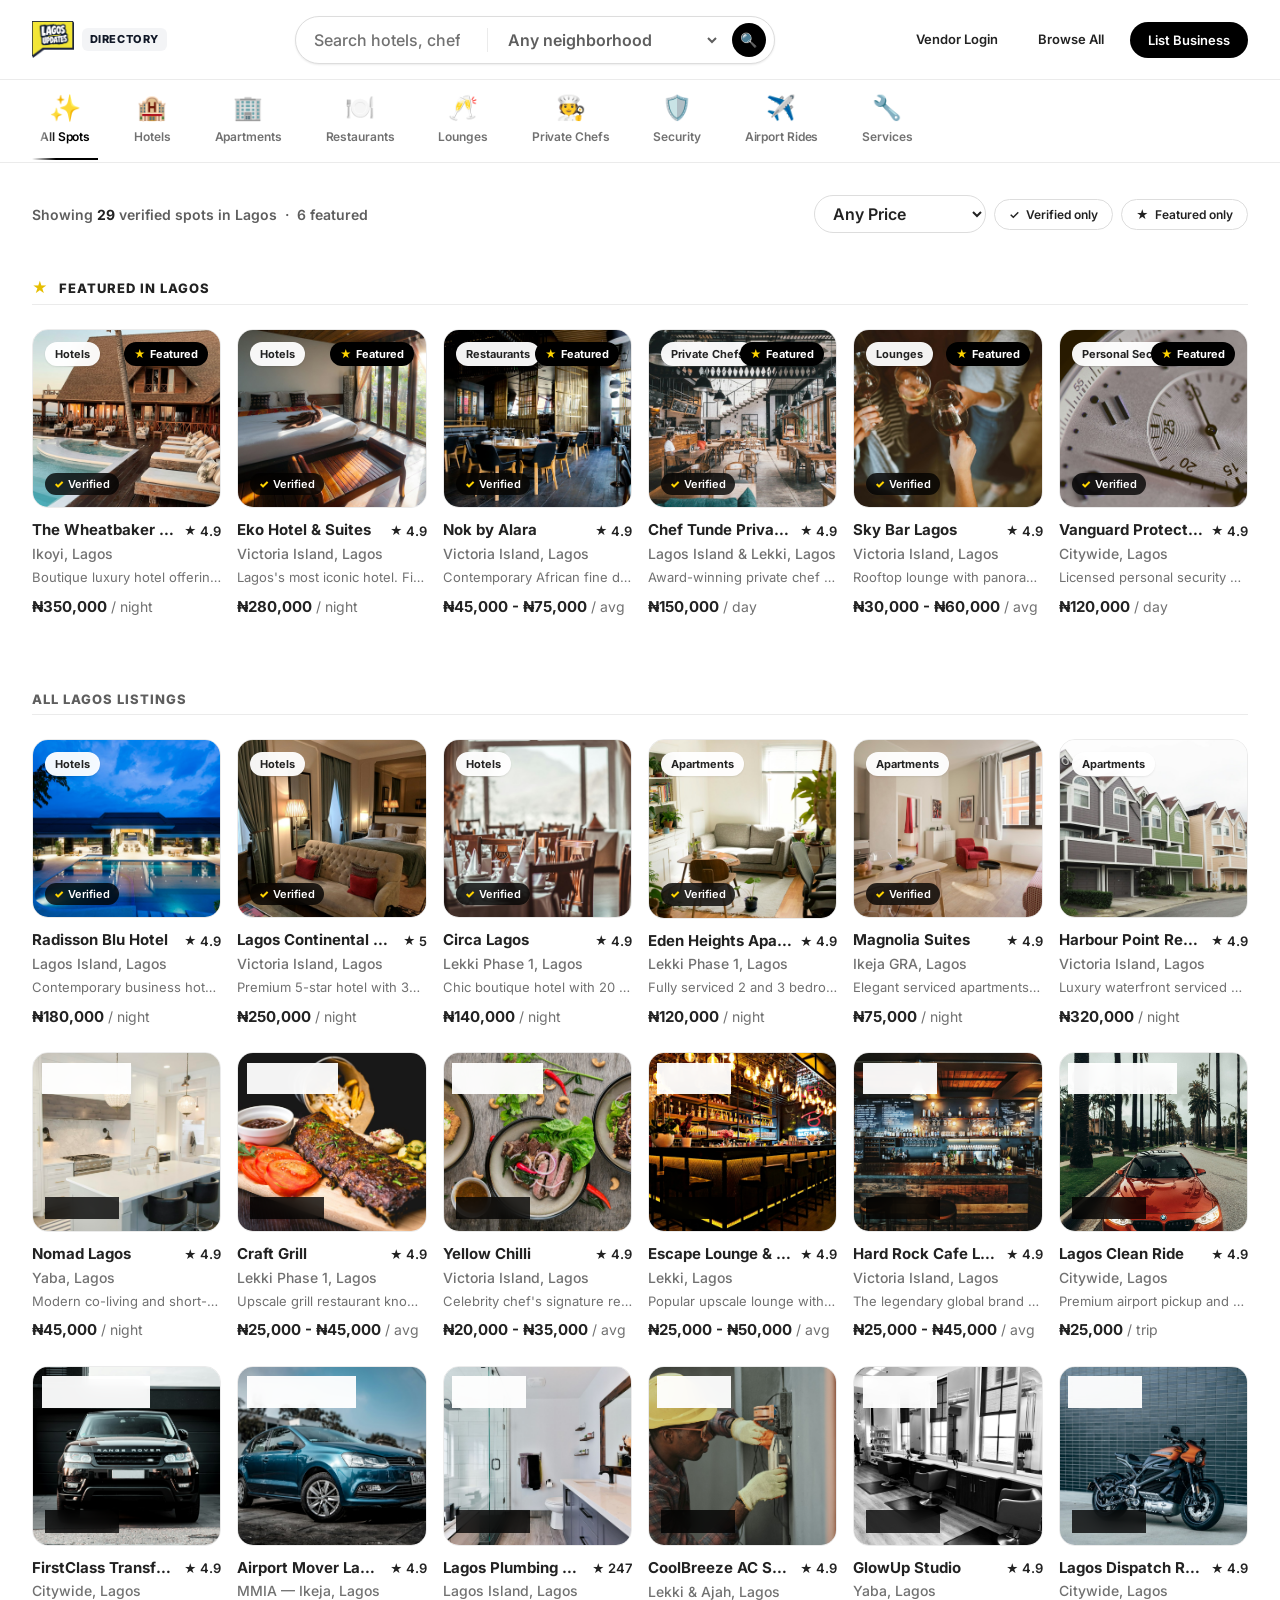
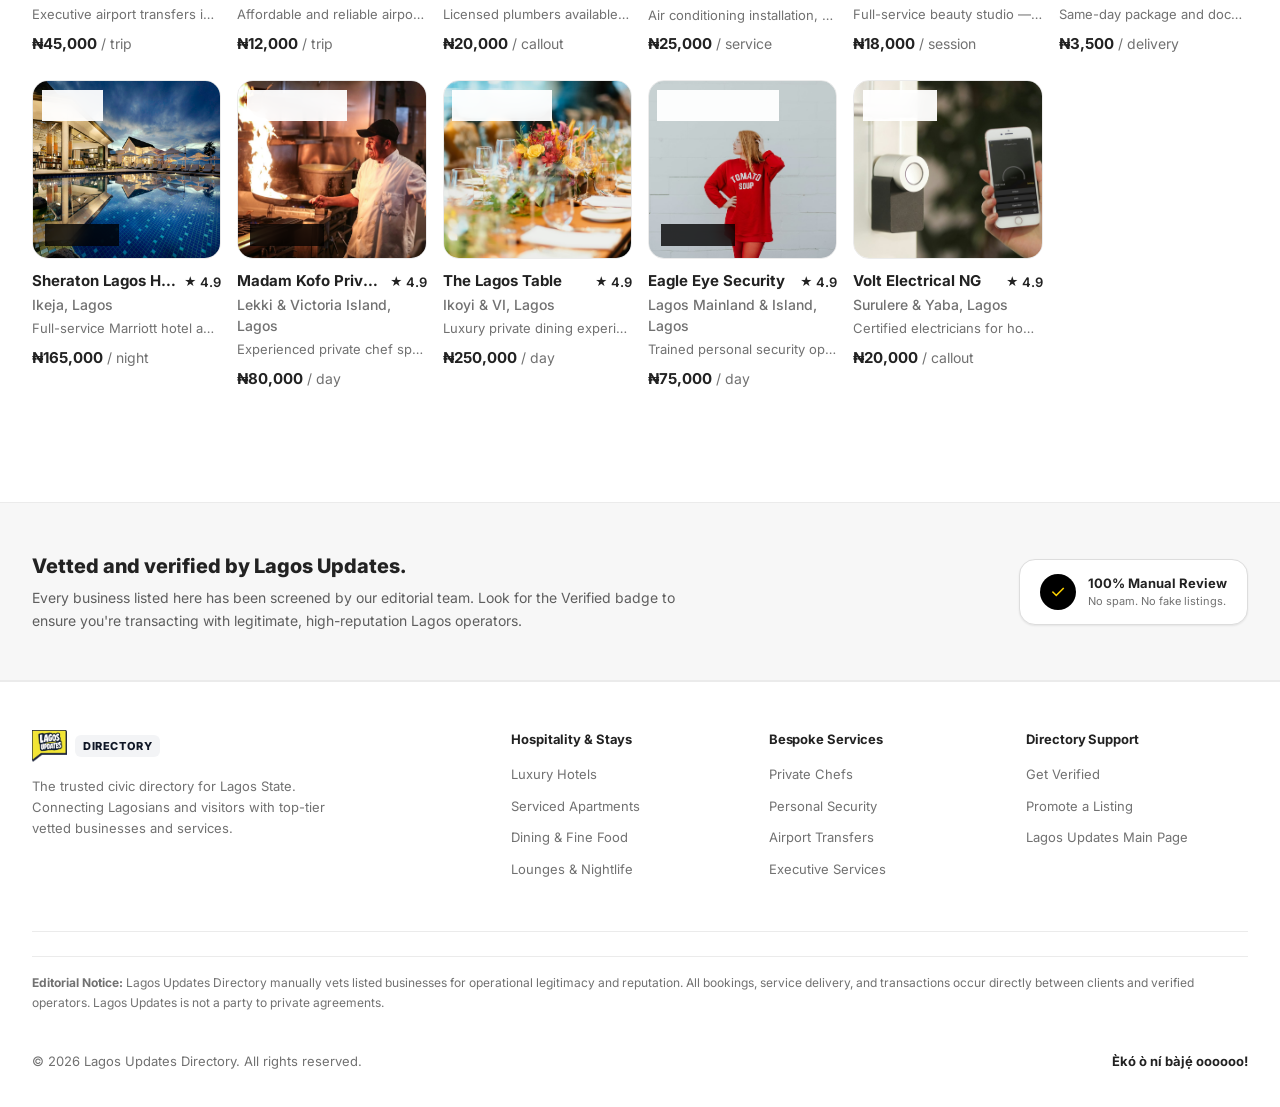
==== index.html @ e7fb8ae5 "Remove '(Luxury)' label from 300k price filter option" ====
<!DOCTYPE html>
<html lang="en-NG">
<head>
  <meta charset="UTF-8">
  <meta name="viewport" content="width=device-width, initial-scale=1.0">
  <title>Lagos Updates Directory — Find Verified Hotels, Services & Stays in Lagos</title>
  <meta name="description" content="Browse verified hotels, serviced apartments, restaurants, private chefs, personal security and airport pickups across Lagos State. Curated by Lagos Updates.">
  <meta name="theme-color" content="#FFFFFF">
  <link rel="canonical" href="https://directory.lagosupdates.com">
  <meta property="og:title" content="Lagos Updates Directory">
  <meta property="og:description" content="Verified hotels, apartments, chefs, security and services in Lagos State.">
  <meta property="og:type" content="website">
  <link rel="stylesheet" href="css/styles.css">
  <style>
    /* Mobile-first enhancements to guarantee iOS zoom prevention and touch targets */
    input, select, textarea {
      font-size: 16px !important; /* Prevents iOS Safari auto-zoom on focus */
    }
    @media (max-width: 768px) {
      .nav-inner {
        padding: 10px 14px;
        gap: 10px;
        flex-wrap: wrap;
      }
      .nav-search-capsule {
        order: 3;
        width: 100%;
        margin: 6px 0 0;
      }
      .nav-right {
        gap: 8px;
        align-items: center;
      }
      .nav-action-link {
        font-size: 13px;
        padding: 6px 10px;
        min-height: 40px;
        display: inline-flex;
        align-items: center;
      }
      .nav-cta-btn {
        padding: 8px 14px;
        font-size: 13px;
        min-height: 40px;
        display: inline-flex;
        align-items: center;
        justify-content: center;
        white-space: nowrap;
      }
      .cta-full { display: none; }
      .cta-compact { display: inline; }
      .feed-filters-quick {
        gap: 8px;
        overflow-x: auto;
        -webkit-overflow-scrolling: touch;
        padding-bottom: 4px;
        scrollbar-width: none;
      }
      .feed-filters-quick::-webkit-scrollbar {
        display: none;
      }
      .filter-chip {
        white-space: nowrap;
        min-height: 40px;
        padding: 8px 14px;
        font-size: 14px;
      }
    }
    @media (min-width: 769px) {
      .cta-compact { display: none; }
    }
  </style>
</head>
<body data-page="home">

  <!-- AIRBNB-STYLE NAVIGATION HEADER -->
  <nav class="nav">
    <div class="container nav-inner">
      
      <!-- LOGO -->
      <a href="index.html" class="nav-logo" aria-label="Lagos Updates Directory Home">
        <img src="/img/logo.png" alt="Lagos Updates" class="nav-logo-img">
        <span class="nav-brand-badge">Directory</span>
      </a>

      <!-- AIRBNB FLOATING SEARCH CAPSULE -->
      <div class="nav-search-capsule" role="search">
        <div class="capsule-input-wrap">
          <input 
            type="search" 
            id="home-search-input" 
            class="capsule-input" 
            placeholder="Search hotels, chefs, neighborhoods (e.g. Festac, Ikoyi)…" 
            autocomplete="off"
            aria-label="Search listings by keyword or name"
            style="font-size: 16px;"
          >
        </div>
        <div class="capsule-divider"></div>
        <select id="home-area-select" class="capsule-select" aria-label="Filter listings by neighborhood" style="font-size: 16px;">
          <option value="all">Any neighborhood</option>
          <option value="Ikoyi">Ikoyi</option>
          <option value="Victoria Island">Victoria Island</option>
          <option value="Lekki Phase 1">Lekki Phase 1</option>
          <option value="Lekki">Lekki (Chevron / Agungi)</option>
          <option value="Ajah">Ajah / Sangotedo</option>
          <option value="Ikeja GRA">Ikeja GRA</option>
          <option value="Ikeja">Ikeja / Maryland</option>
          <option value="Magodo">Magodo / Shangisha</option>
          <option value="Gbagada">Gbagada</option>
          <option value="Surulere">Surulere</option>
          <option value="Yaba">Yaba</option>
          <option value="Epe">Epe / Ibeju Lekki</option>
        </select>
        <button class="capsule-search-btn" aria-label="Submit search">🔍</button>
      </div>

      <!-- RIGHT ACTIONS -->
      <div class="nav-right">
        <a href="vendor.html" class="nav-action-link nav-vendor-link" aria-label="Vendor Login">Vendor Login</a>
        <a href="directory.html" class="nav-action-link" aria-label="Browse All Listings">Browse All</a>
        <button type="button" class="nav-cta-btn" id="btn-open-list-modal" aria-label="List your business">
          <span class="cta-full">List Business</span>
          <span class="cta-compact">+ List</span>
        </button>
      </div>

    </div>
  </nav>

  <!-- STICKY AIRBNB CATEGORY ICON BAR -->
  <div class="category-strip" id="home-category-strip">
    <div class="container">
      <div class="category-scroll-wrap" role="tablist" aria-label="Categories">
        
        <div class="cat-item active" data-category="all" role="tab" tabindex="0" aria-selected="true" aria-label="Category: All Spots">
          <span class="cat-icon" aria-hidden="true">✨</span>
          <span class="cat-label">All Spots</span>
        </div>

        <div class="cat-item" data-category="hotel" role="tab" tabindex="0" aria-selected="false" aria-label="Category: Hotels">
          <span class="cat-icon" aria-hidden="true">🏨</span>
          <span class="cat-label">Hotels</span>
        </div>

        <div class="cat-item" data-category="apartment" role="tab" tabindex="0" aria-selected="false" aria-label="Category: Serviced Apartments">
          <span class="cat-icon" aria-hidden="true">🏢</span>
          <span class="cat-label">Apartments</span>
        </div>

        <div class="cat-item" data-category="restaurant" role="tab" tabindex="0" aria-selected="false" aria-label="Category: Restaurants">
          <span class="cat-icon" aria-hidden="true">🍽️</span>
          <span class="cat-label">Restaurants</span>
        </div>

        <div class="cat-item" data-category="lounge" role="tab" tabindex="0" aria-selected="false" aria-label="Category: Lounges">
          <span class="cat-icon" aria-hidden="true">🥂</span>
          <span class="cat-label">Lounges</span>
        </div>

        <div class="cat-item" data-category="private-chef" role="tab" tabindex="0" aria-selected="false" aria-label="Category: Private Chefs">
          <span class="cat-icon" aria-hidden="true">🧑‍🍳</span>
          <span class="cat-label">Private Chefs</span>
        </div>

        <div class="cat-item" data-category="personal-security" role="tab" tabindex="0" aria-selected="false" aria-label="Category: Personal Security">
          <span class="cat-icon" aria-hidden="true">🛡️</span>
          <span class="cat-label">Security</span>
        </div>

        <div class="cat-item" data-category="airport-pickup" role="tab" tabindex="0" aria-selected="false" aria-label="Category: Airport Pickups">
          <span class="cat-icon" aria-hidden="true">✈️</span>
          <span class="cat-label">Airport Rides</span>
        </div>

        <div class="cat-item" data-category="service" role="tab" tabindex="0" aria-selected="false" aria-label="Category: Professional Services">
          <span class="cat-icon" aria-hidden="true">🔧</span>
          <span class="cat-label">Services</span>
        </div>

      </div>
    </div>
  </div>

  <!-- MAIN DIRECTORY CONTENT (ZERO FLUFF, IMMEDIATE IMMERSION) -->
  <main class="main-feed-section">
    <div class="container">

      <!-- FEED META & QUICK FILTERS -->
      <div class="feed-header-bar">
        <div class="feed-count" id="home-results-meta">
          Showing verified spots in Lagos…
        </div>
        <div class="feed-filters-quick" role="region" aria-label="Quick filters">
          <select id="filter-price-select" class="filter-chip" style="cursor: pointer; outline: none; font-size: 16px;" aria-label="Filter listings by price">
            <option value="all">Any Price</option>
            <option value="under-50k">Under ₦50,000</option>
            <option value="50k-150k">₦50k – ₦150k</option>
            <option value="150k-300k">₦150k – ₦300k</option>
            <option value="300k-plus">₦300k+</option>
          </select>
          <button type="button" class="filter-chip" id="chip-verified" role="checkbox" aria-checked="false" aria-label="Filter verified only">
            <span aria-hidden="true">✓</span> Verified only
          </button>
          <button type="button" class="filter-chip" id="chip-featured" role="checkbox" aria-checked="false" aria-label="Filter featured only">
            <span aria-hidden="true">★</span> Featured only
          </button>
          <button type="button" class="filter-chip" id="btn-reset-filters" aria-label="Reset all filters" style="display: none; color: #DC2626; border-color: #FCA5A5;">
            <span aria-hidden="true">✕</span> Reset
          </button>
        </div>
      </div>

      <!-- AIRBNB CARD GRID -->
      <div class="listings-grid" id="home-listings-grid" role="list"></div>

    </div>
  </main>

  <!-- VERIFICATION REASSURANCE BANNER -->
  <section class="reassurance-strip">
    <div class="container">
      <div class="reassurance-inner">
        <div class="reassurance-text">
          <h3>Vetted and verified by Lagos Updates.</h3>
          <p>Every business listed here has been screened by our editorial team. Look for the Verified badge to ensure you're transacting with legitimate, high-reputation Lagos operators.</p>
        </div>
        <div class="reassurance-badge">
          <div class="reassurance-badge-icon">✓</div>
          <div>
            <div class="reassurance-badge-label">100% Manual Review</div>
            <div class="reassurance-badge-sub">No spam. No fake listings.</div>
          </div>
        </div>
      </div>
    </div>
  </section>

  <!-- AIRBNB-STYLE FOOTER -->
  <footer class="footer">
    <div class="container">
      <div class="footer-grid">
        
        <div class="footer-col">
          <div class="nav-logo" style="margin-bottom: 8px;">
            <img src="/img/logo.png" alt="Lagos Updates" class="nav-logo-img" style="height:32px;">
            <span class="nav-brand-badge">Directory</span>
          </div>
          <p class="footer-tagline">The trusted civic directory for Lagos State. Connecting Lagosians and visitors with top-tier vetted businesses and services.</p>
        </div>

        <div class="footer-col">
          <h4>Hospitality & Stays</h4>
          <a href="directory.html?category=hotel">Luxury Hotels</a>
          <a href="directory.html?category=apartment">Serviced Apartments</a>
          <a href="directory.html?category=restaurant">Dining & Fine Food</a>
          <a href="directory.html?category=lounge">Lounges & Nightlife</a>
        </div>

        <div class="footer-col">
          <h4>Bespoke Services</h4>
          <a href="directory.html?category=private-chef">Private Chefs</a>
          <a href="directory.html?category=personal-security">Personal Security</a>
          <a href="directory.html?category=airport-pickup">Airport Transfers</a>
          <a href="directory.html?category=service">Executive Services</a>
        </div>

        <div class="footer-col">
          <h4>Directory Support</h4>
          <a href="https://wa.me/2348000000000?text=I%20want%20to%20get%20verified" target="_blank" rel="noopener">Get Verified</a>
          <a href="https://wa.me/2348000000000?text=I%20want%20to%20advertise%20as%20featured" target="_blank" rel="noopener">Promote a Listing</a>
          <a href="https://lagosupdates.com" target="_blank" rel="noopener">Lagos Updates Main Page</a>
        </div>

      </div>

      <div class="footer-disclaimer" style="padding: 16px 0; border-top: 1px solid var(--border-hairline); margin-top: 24px; font-size: 12px; color: var(--text-muted); line-height: 1.6;">
        <strong>Editorial Notice:</strong> Lagos Updates Directory manually vets listed businesses for operational legitimacy and reputation. All bookings, service delivery, and transactions occur directly between clients and verified operators. Lagos Updates is not a party to private agreements.
      </div>

      <div class="footer-bottom">
        <p>© <span id="footer-year"></span> Lagos Updates Directory. All rights reserved.</p>
        <p class="footer-yoruba">Èkó ò ní bàjẹ́ oooooo!</p>
      </div>
    </div>
  </footer>

  <!-- AIRBNB-STYLE QUESTIONNAIRE MODAL -->
  <div class="modal-backdrop" id="business-modal-backdrop" role="dialog" aria-modal="true" aria-labelledby="modal-step-title">
    <div class="modal-card">
      
      <!-- HEADER -->
      <div class="modal-header">
        <div class="modal-title">List Your Business</div>
        <button type="button" class="modal-close-btn" id="btn-close-modal" aria-label="Close dialog">✕</button>
      </div>

      <!-- PROGRESS INDICATOR -->
      <div class="modal-step-bar" id="modal-step-bar">
        <div class="step-segment active" id="step-seg-1"></div>
        <div class="step-segment" id="step-seg-2"></div>
        <div class="step-segment" id="step-seg-3"></div>
      </div>

      <!-- ERROR ALERT (HIDDEN BY DEFAULT) -->
      <div style="padding: 16px 28px 0;">
        <div class="form-error-alert" id="modal-error-alert" style="display: none;">
          <span id="modal-error-msg">Please fill out all required fields.</span>
        </div>
      </div>

      <!-- FORM -->
      <form id="business-listing-form" novalidate>

        <!-- STEP 0: VENDOR ACCOUNT GATE -->
        <div class="modal-body modal-step" id="modal-step-auth" style="display: none;">
          <div class="modal-step-title">Vendor Account Required</div>
          <div class="modal-step-sub">You must create a vendor account to list and manage your business on Lagos Updates.</div>

          <div id="auth-gate-register">
            <div class="form-group">
              <label class="form-label" for="auth-business-name">Registered Business Name <span class="req">*</span></label>
              <input type="text" id="auth-business-name" class="form-input" placeholder="e.g. The Wheatbaker Hotel Ltd" required>
            </div>
            <div class="form-group">
              <label class="form-label" for="auth-rc-number">CAC Registration Number (RC / BN Number) <span class="req">*</span></label>
              <input type="text" id="auth-rc-number" class="form-input" placeholder="e.g. RC 1849201 or BN 3829104" required>
              <div class="form-help">Mandatory. Lagos Updates only lists legally registered Nigerian businesses.</div>
            </div>
            <div class="form-row">
              <div class="form-group">
                <label class="form-label" for="auth-email">Business Account Email <span class="req">*</span></label>
                <input type="email" id="auth-email" class="form-input" placeholder="vendor@mybusiness.ng" required>
              </div>
              <div class="form-group">
                <label class="form-label" for="auth-whatsapp">WhatsApp Number <span class="req">*</span></label>
                <input type="tel" id="auth-whatsapp" class="form-input" placeholder="0803 000 0000" required>
              </div>
            </div>
            <div class="form-group">
              <label class="form-label" for="auth-password">Create Account Password <span class="req">*</span></label>
              <input type="password" id="auth-password" class="form-input" placeholder="At least 6 characters" minlength="6" required>
            </div>
            <button type="button" class="btn-modal-next" id="btn-auth-register" style="width:100%; min-height:48px; margin-top:14px; font-weight:800;">Create Account &amp; Continue &rarr;</button>
            <div style="text-align:center; margin-top:14px; font-size:13px; color:#6B7280;">
              Already registered? <a href="#" id="link-show-login" style="color:#000000; font-weight:700; text-decoration:underline;">Sign In to your account</a>
            </div>
          </div>

          <div id="auth-gate-login" style="display:none;">
            <div class="form-group">
              <label class="form-label" for="auth-login-email">Vendor Email Address <span class="req">*</span></label>
              <input type="email" id="auth-login-email" class="form-input" placeholder="vendor@mybusiness.ng">
            </div>
            <div class="form-group">
              <label class="form-label" for="auth-login-password">Password / Passcode <span class="req">*</span></label>
              <input type="password" id="auth-login-password" class="form-input" placeholder="Your password">
            </div>
            <button type="button" class="btn-modal-next" id="btn-auth-login" style="width:100%; min-height:48px; margin-top:14px; font-weight:800;">Sign In &amp; Continue &rarr;</button>
            <div style="text-align:center; margin-top:14px; font-size:13px; color:#6B7280;">
              Need an account? <a href="#" id="link-show-register" style="color:#000000; font-weight:700; text-decoration:underline;">Create Vendor Account</a>
            </div>
          </div>
        </div>

        <!-- STEP 1: BUSINESS BASICS -->
        <div class="modal-body modal-step" id="modal-step-1">
          <div id="modal-vendor-session-chip" style="display:none; background:#F3F4F6; border:1px solid #E5E7EB; border-radius:10px; padding:10px 14px; margin-bottom:16px; font-size:13px; color:#374151; justify-content:space-between; align-items:center;">
            <span>👤 Logged in as: <strong id="modal-vendor-email-badge">vendor@example.com</strong></span>
            <a href="#" id="link-modal-switch-account" style="color:#000; font-weight:700; font-size:12px; text-decoration:underline;">Switch Account</a>
          </div>

          <div class="modal-step-title" id="modal-step-title">Tell us about your business</div>
          <div class="modal-step-sub">Step 1 of 3 &middot; Business Identity</div>

          <div class="form-group">
            <label class="form-label" for="form-name">Business / Brand Name <span class="req">*</span></label>
            <input type="text" id="form-name" class="form-input" placeholder="e.g. The Wheatbaker, Chef Michael's Table" required>
          </div>

          <div class="form-group">
            <label class="form-label" for="form-rc-number">CAC Registration Number (RC / BN Number) <span class="req">*</span></label>
            <input type="text" id="form-rc-number" class="form-input" placeholder="e.g. RC 1849201 or BN 3829104" required>
            <div class="form-help">Mandatory. Lagos Updates only lists legally registered Nigerian businesses. Verified against CAC portal.</div>
          </div>

          <div class="form-row">
            <div class="form-group">
              <label class="form-label" for="form-category">Category <span class="req">*</span></label>
              <select id="form-category" class="form-select" required onchange="handleCategoryChange(this)">
                <option value="" disabled selected>Select category</option>
                <option value="hotel">🏨 Hotels</option>
                <option value="apartment">🏢 Serviced Apartments</option>
                <option value="restaurant">🍽️ Restaurants & Dining</option>
                <option value="lounge">🥂 Lounges & Nightlife</option>
                <option value="private-chef">🧑‍🍳 Private Chefs</option>
                <option value="personal-security">🛡️ Personal Security</option>
                <option value="airport-pickup">✈️ Airport Pickups</option>
                <option value="service">🔧 Professional Services</option>
                <option value="other">📍 Other Category (Specify below)</option>
              </select>
              <div id="wrap-custom-category" style="display:none; margin-top:8px;">
                <input type="text" id="form-custom-category" class="form-input" placeholder="Type category (e.g. Boat Cruise, Spa, Photography)">
              </div>
            </div>

            <div class="form-group">
              <label class="form-label" for="form-area">Neighborhood / Area <span class="req">*</span></label>
              <select id="form-area" class="form-select" required onchange="handleAreaChange(this)">
                <option value="" disabled selected>Select neighborhood</option>
                <option value="Ikoyi">Ikoyi</option>
                <option value="Victoria Island">Victoria Island</option>
                <option value="Lekki Phase 1">Lekki Phase 1</option>
                <option value="Lekki (Chevron / Agungi)">Lekki (Chevron / Agungi)</option>
                <option value="Ajah / Sangotedo">Ajah / Sangotedo</option>
                <option value="Ikeja GRA">Ikeja GRA</option>
                <option value="Ikeja / Maryland">Ikeja / Maryland</option>
                <option value="Magodo / Shangisha">Magodo / Shangisha</option>
                <option value="Gbagada">Gbagada</option>
                <option value="Surulere">Surulere</option>
                <option value="Yaba">Yaba</option>
                <option value="Festac Town">Festac Town</option>
                <option value="Ogudu / Ojota">Ogudu / Ojota</option>
                <option value="Ilupeju / Anthony">Ilupeju / Anthony</option>
                <option value="Epe / Ibeju Lekki">Epe / Ibeju Lekki</option>
                <option value="Other">📍 Other Neighborhood (Type custom)</option>
              </select>
              <div id="wrap-custom-area" style="display:none; margin-top:8px;">
                <input type="text" id="form-custom-area" class="form-input" placeholder="Type neighborhood (e.g. Alausa, Ikorodu, Badagry)">
              </div>
            </div>
          </div>

          <div class="form-group">
            <label class="form-label" for="form-desc">Short Description & Highlights <span class="req">*</span></label>
            <textarea id="form-desc" class="form-textarea" rows="3" placeholder="What makes your service stand out? Mention luxury amenities, specialties, or experience." required></textarea>
            <div class="form-help">Minimum 10 characters. Hand-vetted by our editorial team.</div>
          </div>
        </div>

        <!-- STEP 2: RATES & SOCIALS -->
        <div class="modal-body modal-step" id="modal-step-2" style="display: none;">
          <div class="modal-step-title">Rates & Social Profiles</div>
          <div class="modal-step-sub">Step 2 of 3 &middot; How clients find and contact you</div>

          <div class="form-group">
            <label class="form-label" for="form-price">Typical Price Range / Starting Rate</label>
            <input type="text" id="form-price" class="form-input" placeholder="e.g. ₦150,000 / night or ₦35,000 avg spend">
            <div class="form-help">Optional: Leave blank for "Price on request".</div>
          </div>

          <div class="form-group">
            <label class="form-label" for="form-whatsapp">Business WhatsApp / Phone Number <span class="req">*</span></label>
            <input type="tel" id="form-whatsapp" class="form-input" placeholder="e.g. 0803 123 4567 or +234..." required>
            <div class="form-help">Used for instant client bookings and Lagos Updates verification.</div>
          </div>

          <div class="form-group">
            <label class="form-label" for="form-instagram">Instagram Handle</label>
            <input type="text" id="form-instagram" class="form-input" placeholder="e.g. @mybusiness or mybusiness">
            <div class="form-help">Crucial for Lagos social proof and verification screening.</div>
          </div>

          <!-- PHOTO UPLOAD & MEDIA -->
          <div class="form-group">
            <label class="form-label">Photos of your space or service (Optional, up to 3)</label>
            <div class="photo-drop-zone" id="photo-drop-zone">
              <input type="file" id="form-photos-input" accept="image/jpeg,image/png,image/webp" multiple style="display:none;">
              <div class="drop-zone-icon">📷</div>
              <div class="drop-zone-text"><strong>Click to select</strong> or drag & drop photos</div>
              <div class="drop-zone-hint">High-res JPEG, PNG, or WebP (max 5MB each)</div>
            </div>
            <div class="photo-preview-grid" id="photo-preview-grid"></div>
          </div>
        </div>

        <!-- STEP 3: CONTACT & PLAN SELECTION -->
        <div class="modal-body modal-step" id="modal-step-3" style="display: none;">
          <div class="modal-step-title">Contact & Placement Plan</div>
          <div class="modal-step-sub">Step 3 of 3 &middot; Finalize your application</div>

          <!-- HONEYPOT BOT TRAP -->
          <input type="text" id="form-hp" style="display:none;" tabindex="-1" autocomplete="off">

          <div class="form-row">
            <div class="form-group">
              <label class="form-label" for="form-contact-name">Your Full Name <span class="req">*</span></label>
              <input type="text" id="form-contact-name" class="form-input" placeholder="e.g. Babatunde Alabi" required>
            </div>

            <div class="form-group">
              <label class="form-label" for="form-contact-email">Your Work Email <span class="req">*</span></label>
              <input type="email" id="form-contact-email" class="form-input" placeholder="name@company.com" required>
            </div>
          </div>

          <div class="form-group">
            <label class="form-label">Select Placement Tier</label>
            <div class="plan-selection-grid" style="grid-template-columns: repeat(auto-fit, minmax(210px, 1fr));">
              
              <div class="plan-card active" data-plan="verified" id="card-plan-verified">
                <span class="plan-card-tag verified">Standard Verified</span>
                <div class="plan-card-name" style="font-size:1.15rem;font-weight:800;margin:6px 0 2px;">₦30,000 <span style="font-size:0.78rem;font-weight:normal;color:#717171;">/ month</span></div>
                <div class="plan-card-desc">Editorial vetting by Lagos Updates team, verified badge, listed in category directory with direct WhatsApp leads.</div>
              </div>

              <div class="plan-card" data-plan="featured_1w" id="card-plan-boost1w">
                <span class="plan-card-tag featured" style="background:#FFFBEB;color:#B45309;">🚀 1-Week Boost</span>
                <div class="plan-card-name" style="font-size:1.15rem;font-weight:800;margin:6px 0 2px;">₦35,000 <span style="font-size:0.78rem;font-weight:normal;color:#717171;">/ 7 days</span></div>
                <div class="plan-card-desc">7 Days pinned to top of feed for instant crowd surge and weekend booking rush.</div>
              </div>

              <div class="plan-card" data-plan="featured" id="card-plan-featured">
                <span class="plan-card-tag featured">👑 1-Month Featured</span>
                <div class="plan-card-name" style="font-size:1.15rem;font-weight:800;margin:6px 0 2px;">₦100,000 <span style="font-size:0.78rem;font-weight:normal;color:#717171;">/ 30 days</span></div>
                <div class="plan-card-desc">Full 30-day top-row priority placement + gold star badge + maximum visibility across Lagos.</div>
              </div>

            </div>
          </div>
        </div>

        <!-- SUCCESS VIEW -->
        <div class="modal-body" id="modal-step-success" style="display: none;">
          <div class="modal-success-box">
            <div class="modal-success-icon">✓</div>
            <h3>Application Received!</h3>
            <p>Your business application has been dispatched to <strong>vendors@lagosupdates.com</strong>. Our team will review your credentials and contact you via WhatsApp to finalize verification within 24 hours.</p>
            <div class="modal-success-ref">Ref: <span id="success-ref-id">LU-XXXX</span></div>
            <div id="success-payment-status" style="margin: 10px 0 18px; font-weight: 700; font-size: 14px;"></div>
            <div>
              <button type="button" class="btn-modal-submit" id="btn-success-done" style="padding: 12px 28px;">Done</button>
            </div>
          </div>
        </div>

        <!-- FOOTER ACTIONS -->
        <div class="modal-footer" id="modal-footer-controls">
          <button type="button" class="btn-modal-back" id="btn-modal-prev" style="visibility: hidden;">&larr; Back</button>
          <button type="button" class="btn-modal-next" id="btn-modal-next">Next: Rates &rarr;</button>
          <button type="submit" class="btn-modal-submit" id="btn-modal-submit" style="display: none;">Submit Application &check;</button>
        </div>

      </form>

    </div>
  </div>

  <script src="https://checkout.flutterwave.com/v3.js"></script>
  <script src="js/payments.js"></script>
  <script src="js/telemetry.js"></script>
  <script src="js/app.js"></script>
</body>
</html>
---- css/styles.css ----
/* =========================================
   Lagos Updates Directory — styles.css
   Airbnb-inspired Clean Light Mode
   Primary Palette: #FFFFFF canvas, #222222 text, #000000 accents
   Lagos Brand Accent: #FFD400 (yellow mark / featured star)
   Font: Inter
   ========================================= */

@import url('https://fonts.googleapis.com/css2?family=Inter:wght@400;500;600;700;800&display=swap');

/* --- Design Tokens --- */
:root {
  --bg-canvas: #FFFFFF;
  --bg-subtle: #F7F7F7;
  --bg-card: #FFFFFF;
  --bg-hover: #F2F2F2;

  --border-hairline: #EBEBEB;
  --border-subtle: #DDDDDD;
  --border-strong: #222222;

  --text-primary: #222222;
  --text-secondary: #5E5E5E;
  --text-muted: #717171;

  --accent-black: #000000;
  --accent-black-hover: #222222;
  --accent-yellow: #FFD400;
  --accent-yellow-dark: #E6BE00;
  --verified-green: #008A05;
  --verified-green-bg: #E8F5E9;

  --radius-xs: 4px;
  --radius-sm: 8px;
  --radius-md: 12px;
  --radius-lg: 16px;
  --radius-pill: 9999px;

  --shadow-sm: 0 1px 2px rgba(0,0,0,0.08);
  --shadow-md: 0 4px 12px rgba(0,0,0,0.08);
  --shadow-lg: 0 6px 24px rgba(0,0,0,0.12);
  --shadow-hover: 0 8px 24px rgba(0,0,0,0.1);

  --transition: all 0.2s cubic-bezier(0.2, 0, 0, 1);
  --font-body: 'Inter', -apple-system, BlinkMacSystemFont, sans-serif;
  --font-display: 'Inter', -apple-system, BlinkMacSystemFont, sans-serif;

  --max-width: 1760px;
  --nav-height: 80px;

  /* Legacy variable mappings to maintain full backward compatibility */
  --yellow: var(--accent-yellow);
  --yellow-dark: var(--accent-yellow-dark);
  --black: var(--bg-canvas);
  --black-2: var(--bg-card);
  --black-3: var(--bg-subtle);
  --black-4: var(--border-hairline);
  --grey: var(--border-subtle);
  --grey-light: var(--border-hairline);
}

/* --- Reset & Global --- */
*, *::before, *::after {
  box-sizing: border-box;
  margin: 0;
  padding: 0;
}
html {
  scroll-behavior: smooth;
  font-size: 16px;
  overflow-x: hidden;
  max-width: 100%;
}
body {
  font-family: var(--font-body);
  background-color: var(--bg-canvas);
  color: var(--text-primary);
  line-height: 1.5;
  -webkit-font-smoothing: antialiased;
  -moz-osx-font-smoothing: grayscale;
  overflow-x: hidden;
  max-width: 100%;
  position: relative;
  -webkit-text-size-adjust: 100%;
  -webkit-tap-highlight-color: transparent;
}
img { max-width: 100%; height: auto; display: block; }
a { color: inherit; text-decoration: none; touch-action: manipulation; }
ul { list-style: none; }
button {
  cursor: pointer;
  border: none;
  background: none;
  font-family: inherit;
  color: inherit;
  touch-action: manipulation;
  -webkit-tap-highlight-color: transparent;
}
input, select, textarea {
  font-family: inherit;
  font-size: inherit;
  touch-action: manipulation;
}

/* --- Layout --- */
.container {
  max-width: var(--max-width);
  margin: 0 auto;
  padding: 0 32px;
}

/* =========================================
   AIRBNB-STYLE NAVIGATION HEADER
   ========================================= */
.nav {
  position: sticky;
  top: 0;
  z-index: 100;
  height: var(--nav-height);
  background: #FFFFFF;
  border-bottom: 1px solid var(--border-hairline);
}
.nav-inner {
  display: flex;
  align-items: center;
  justify-content: space-between;
  height: 100%;
  gap: 16px;
}

/* Logo */
.nav-logo {
  display: flex;
  align-items: center;
  gap: 8px;
  flex-shrink: 0;
  text-decoration: none;
}
.nav-logo-img {
  height: 38px;
  width: auto;
  object-fit: contain;
  display: block;
  transition: transform 0.15s ease;
}
.nav-logo:hover .nav-logo-img {
  transform: scale(1.04);
}
.nav-brand-badge {
  font-size: 11px;
  font-weight: 800;
  letter-spacing: 0.6px;
  text-transform: uppercase;
  color: #111827;
  background: #F3F4F6;
  padding: 3px 8px;
  border-radius: 6px;
}
.nav-logo-mark {
  width: 34px;
  height: 34px;
  background: var(--accent-yellow);
  color: #000000;
  display: flex;
  align-items: center;
  justify-content: center;
  font-weight: 900;
  font-size: 14px;
  letter-spacing: -0.5px;
  border-radius: var(--radius-sm);
}
.nav-brand {
  font-family: var(--font-display);
  font-size: 15px;
  font-weight: 800;
  letter-spacing: 0.2px;
  color: var(--text-primary);
}
.nav-brand span {
  color: var(--accent-black);
  font-weight: 900;
}

/* Airbnb Compact Floating Search Capsule in Nav */
.nav-search-capsule {
  display: flex;
  align-items: center;
  background: #FFFFFF;
  border: 1px solid var(--border-subtle);
  border-radius: var(--radius-pill);
  box-shadow: var(--shadow-sm);
  padding: 6px 8px 6px 18px;
  gap: 12px;
  transition: var(--transition);
  max-width: 480px;
  width: 100%;
}
.nav-search-capsule:hover {
  box-shadow: var(--shadow-md);
  border-color: #B0B0B0;
}
.capsule-input-wrap {
  flex: 1;
  display: flex;
  align-items: center;
}
.capsule-input {
  width: 100%;
  border: none;
  outline: none;
  background: transparent;
  font-size: 14px;
  font-weight: 600;
  color: var(--text-primary);
}
.capsule-input::placeholder {
  color: var(--text-muted);
  font-weight: 500;
}
.capsule-divider {
  width: 1px;
  height: 24px;
  background: var(--border-hairline);
}
.capsule-select {
  border: none;
  outline: none;
  background: transparent;
  font-size: 13px;
  font-weight: 600;
  color: var(--text-secondary);
  cursor: pointer;
  padding: 0 4px;
}
.capsule-search-btn {
  width: 34px;
  height: 34px;
  border-radius: 50%;
  background: var(--accent-black);
  color: #FFFFFF;
  display: flex;
  align-items: center;
  justify-content: center;
  font-size: 14px;
  flex-shrink: 0;
  transition: var(--transition);
}
.capsule-search-btn:hover {
  background: var(--accent-black-hover);
  transform: scale(1.04);
}

/* Nav Actions on Right */
.nav-right {
  display: flex;
  align-items: center;
  gap: 12px;
  flex-shrink: 0;
}
.nav-action-link {
  font-size: 13px;
  font-weight: 600;
  color: var(--text-primary);
  padding: 10px 14px;
  border-radius: var(--radius-pill);
  transition: var(--transition);
}
.nav-action-link:hover {
  background: var(--bg-subtle);
}
.nav-cta-btn {
  display: inline-flex;
  align-items: center;
  gap: 6px;
  background: var(--accent-black);
  color: #FFFFFF;
  font-size: 13px;
  font-weight: 600;
  padding: 10px 18px;
  border-radius: var(--radius-pill);
  transition: var(--transition);
}
.nav-cta-btn:hover {
  background: #333333;
}

/* =========================================
   STICKY AIRBNB CATEGORY BAR (ICON SCROLLER)
   ========================================= */
.category-strip {
  position: sticky;
  top: var(--nav-height);
  z-index: 95;
  background: #FFFFFF;
  border-bottom: 1px solid var(--border-hairline);
  padding: 12px 0 0;
}
.category-scroll-wrap {
  display: flex;
  align-items: center;
  gap: 28px;
  overflow-x: auto;
  overflow-y: hidden;
  scrollbar-width: none;
  -ms-overflow-style: none;
  -webkit-overflow-scrolling: touch;
  scroll-behavior: smooth;
  scroll-snap-type: x proximity;
  padding-bottom: 2px;
  /* Luxury Apple/Airbnb edge fade mask */
  -webkit-mask-image: linear-gradient(to right, transparent 0, black 24px, black calc(100% - 24px), transparent 100%);
  mask-image: linear-gradient(to right, transparent 0, black 24px, black calc(100% - 24px), transparent 100%);
}
.category-scroll-wrap::-webkit-scrollbar {
  display: none;
}
.cat-item {
  display: flex;
  flex-direction: column;
  align-items: center;
  gap: 8px;
  padding: 4px 8px 12px;
  color: var(--text-muted);
  cursor: pointer;
  white-space: nowrap;
  position: relative;
  transition: var(--transition);
  border-bottom: 2px solid transparent;
  user-select: none;
  scroll-snap-align: start;
  touch-action: manipulation;
  -webkit-tap-highlight-color: transparent;
  min-height: 44px;
}
.cat-icon {
  font-size: 24px;
  line-height: 1;
  transition: var(--transition);
}
.cat-label {
  font-size: 12px;
  font-weight: 600;
  letter-spacing: -0.1px;
}
.cat-item:hover {
  color: var(--text-primary);
  border-bottom-color: var(--border-subtle);
}
.cat-item.active {
  color: var(--accent-black);
  font-weight: 700;
  border-bottom: 2px solid var(--accent-black);
}
.cat-item.active .cat-icon {
  transform: scale(1.08);
}

/* Filter Quick Bar / Meta info */
.feed-header-bar {
  display: flex;
  align-items: center;
  justify-content: space-between;
  padding: 24px 0 16px;
  gap: 16px;
  flex-wrap: wrap;
}
.feed-count {
  font-size: 14px;
  font-weight: 600;
  color: var(--text-secondary);
}
.feed-count strong {
  color: var(--text-primary);
}
.feed-filters-quick {
  display: flex;
  align-items: center;
  gap: 8px;
}
.filter-chip {
  display: inline-flex;
  align-items: center;
  gap: 6px;
  padding: 7px 14px;
  border: 1px solid var(--border-subtle);
  border-radius: var(--radius-pill);
  font-size: 12px;
  font-weight: 600;
  color: var(--text-primary);
  background: #FFFFFF;
  cursor: pointer;
  transition: var(--transition);
}
.filter-chip:hover {
  border-color: var(--text-primary);
}
.filter-chip.active {
  background: var(--accent-black);
  color: #FFFFFF;
  border-color: var(--accent-black);
}

/* =========================================
   AIRBNB-STYLE LISTINGS GRID & CARDS
   ========================================= */
.main-feed-section {
  padding: 8px 0 64px;
}

.listings-grid {
  display: grid;
  grid-template-columns: repeat(6, minmax(0, 1fr));
  gap: 24px 16px;
}

/* Section Header Separator inside Grid */
.grid-section-label {
  grid-column: 1 / -1;
  display: flex;
  align-items: center;
  gap: 10px;
  font-size: 13px;
  font-weight: 800;
  letter-spacing: 1px;
  text-transform: uppercase;
  color: var(--text-primary);
  padding: 16px 0 4px;
  border-bottom: 1px solid var(--border-hairline);
  margin-top: 12px;
}
.grid-section-label.regular {
  color: var(--text-secondary);
  margin-top: 32px;
}
.grid-section-label .star-tag {
  color: var(--accent-yellow-dark);
  font-size: 15px;
}

/* Airbnb Card */
.card {
  display: flex;
  flex-direction: column;
  cursor: pointer;
  background: transparent;
  transition: var(--transition);
  position: relative;
}
.card-img {
  width: 100%;
  aspect-ratio: 20 / 19;
  background: var(--bg-subtle);
  border: 1px solid var(--border-hairline);
  border-radius: var(--radius-lg);
  overflow: hidden;
  position: relative;
  display: flex;
  align-items: center;
  justify-content: center;
  margin-bottom: 12px;
  transition: transform 0.3s ease, box-shadow 0.3s ease;
}
.card:hover .card-img {
  box-shadow: var(--shadow-hover);
  transform: translateY(-2px);
}
.card-img-photo {
  width: 100%;
  height: 100%;
  object-fit: cover;
  transition: transform 0.4s cubic-bezier(0.16, 1, 0.3, 1);
  display: block;
}
.card:hover .card-img-photo {
  transform: scale(1.05);
}
.card-img-placeholder {
  font-size: 42px;
  line-height: 1;
  transition: transform 0.3s ease;
}
.card:hover .card-img-placeholder {
  transform: scale(1.08);
}

/* Badges on Card Image */
.card-category-badge {
  position: absolute;
  top: 12px;
  left: 12px;
  background: rgba(255, 255, 255, 0.95);
  backdrop-filter: blur(8px);
  -webkit-backdrop-filter: blur(8px);
  color: var(--text-primary);
  font-size: 11px;
  font-weight: 700;
  padding: 4px 10px;
  border-radius: var(--radius-pill);
  box-shadow: var(--shadow-sm);
}
.card-verified-badge {
  position: absolute;
  bottom: 12px;
  left: 12px;
  background: rgba(0, 0, 0, 0.78);
  backdrop-filter: blur(8px);
  -webkit-backdrop-filter: blur(8px);
  color: #FFFFFF;
  font-size: 11px;
  font-weight: 600;
  padding: 3px 9px;
  border-radius: var(--radius-pill);
  display: inline-flex;
  align-items: center;
  gap: 4px;
}
.card-verified-badge::before {
  content: '✓';
  color: var(--accent-yellow);
  font-weight: 900;
}
.card-promoted-tag {
  position: absolute;
  top: 12px;
  right: 12px;
  background: var(--accent-black);
  color: #FFFFFF;
  font-size: 11px;
  font-weight: 700;
  padding: 4px 10px;
  border-radius: var(--radius-pill);
  display: inline-flex;
  align-items: center;
  gap: 4px;
}
.card-promoted-tag span {
  color: var(--accent-yellow);
}

/* Card Body (Airbnb-style 4-line typography) */
.card-body {
  display: flex;
  flex-direction: column;
  gap: 2px;
}
.card-top-row {
  display: flex;
  align-items: baseline;
  justify-content: space-between;
  gap: 8px;
}
.card-name {
  font-size: 15px;
  font-weight: 700;
  color: var(--text-primary);
  line-height: 1.3;
  overflow: hidden;
  text-overflow: ellipsis;
  white-space: nowrap;
}
.card-rating-clean {
  display: inline-flex;
  align-items: center;
  gap: 3px;
  font-size: 13px;
  font-weight: 600;
  color: var(--text-primary);
  flex-shrink: 0;
}
.card-rating-clean .star {
  font-size: 12px;
}
.card-area {
  font-size: 14px;
  color: var(--text-muted);
  font-weight: 500;
}
.card-desc-snippet {
  font-size: 13px;
  color: var(--text-muted);
  white-space: nowrap;
  overflow: hidden;
  text-overflow: ellipsis;
  margin-top: 2px;
}
.card-price-row {
  font-size: 14px;
  color: var(--text-primary);
  margin-top: 6px;
}
.card-price-row strong {
  font-weight: 700;
  font-size: 15px;
}
.card-price-row span {
  color: var(--text-muted);
  font-weight: 400;
}

/* No results state */
.no-results {
  grid-column: 1 / -1;
  text-align: center;
  padding: 80px 20px;
  color: var(--text-muted);
}
.no-results-emoji {
  font-size: 48px;
  margin-bottom: 16px;
}
.no-results h3 {
  font-size: 18px;
  font-weight: 700;
  color: var(--text-primary);
  margin-bottom: 8px;
}
.no-results p {
  font-size: 14px;
  color: var(--text-muted);
}

/* =========================================
   VERIFICATION REASSURANCE BANNER
   ========================================= */
.reassurance-strip {
  background: var(--bg-subtle);
  border-top: 1px solid var(--border-hairline);
  border-bottom: 1px solid var(--border-hairline);
  padding: 48px 0;
  margin-top: 48px;
}
.reassurance-inner {
  display: flex;
  align-items: center;
  justify-content: space-between;
  gap: 32px;
  flex-wrap: wrap;
}
.reassurance-text h3 {
  font-size: 20px;
  font-weight: 800;
  color: var(--text-primary);
  margin-bottom: 6px;
}
.reassurance-text p {
  font-size: 14px;
  color: var(--text-secondary);
  max-width: 680px;
  line-height: 1.6;
}
.reassurance-badge {
  display: inline-flex;
  align-items: center;
  gap: 12px;
  background: #FFFFFF;
  border: 1px solid var(--border-subtle);
  padding: 14px 20px;
  border-radius: var(--radius-lg);
  box-shadow: var(--shadow-sm);
}
.reassurance-badge-icon {
  width: 36px;
  height: 36px;
  border-radius: 50%;
  background: var(--accent-black);
  color: var(--accent-yellow);
  display: flex;
  align-items: center;
  justify-content: center;
  font-size: 18px;
}
.reassurance-badge-label {
  font-size: 13px;
  font-weight: 700;
  color: var(--text-primary);
}
.reassurance-badge-sub {
  font-size: 11px;
  color: var(--text-muted);
}

/* =========================================
   AIRBNB-STYLE FOOTER
   ========================================= */
.footer {
  background: #FFFFFF;
  border-top: 1px solid var(--border-hairline);
  padding: 48px 0 36px;
  font-size: 13px;
}
.footer-grid {
  display: grid;
  grid-template-columns: 2fr 1fr 1fr 1fr;
  gap: 36px;
  padding-bottom: 40px;
  border-bottom: 1px solid var(--border-hairline);
}
.footer-col h4 {
  font-size: 13px;
  font-weight: 700;
  color: var(--text-primary);
  margin-bottom: 16px;
  letter-spacing: -0.1px;
}
.footer-col a {
  display: block;
  color: var(--text-muted);
  margin-bottom: 12px;
  transition: var(--transition);
}
.footer-col a:hover {
  color: var(--text-primary);
  text-decoration: underline;
}
.footer-tagline {
  color: var(--text-muted);
  line-height: 1.6;
  margin-top: 14px;
  max-width: 320px;
}
.footer-bottom {
  display: flex;
  align-items: center;
  justify-content: space-between;
  padding-top: 24px;
  color: var(--text-muted);
  flex-wrap: wrap;
  gap: 12px;
}
.footer-yoruba {
  font-weight: 700;
  color: var(--text-primary);
}

/* =========================================
   LISTING DETAIL PAGE (LIGHT MODE TWEAKS)
   ========================================= */
.listing-back {
  display: inline-flex;
  align-items: center;
  gap: 8px;
  font-size: 14px;
  font-weight: 600;
  color: var(--text-primary);
  margin-bottom: 24px;
  padding: 8px 14px;
  border-radius: var(--radius-pill);
  border: 1px solid var(--border-subtle);
  background: #FFFFFF;
  transition: var(--transition);
}
.listing-back:hover {
  background: var(--bg-subtle);
}
.listing-wrap {
  max-width: 900px;
  margin: 0 auto;
  padding: 32px 20px 80px;
}
.listing-hero-card {
  aspect-ratio: 16 / 9;
  background: var(--bg-subtle);
  border: 1px solid var(--border-hairline);
  border-radius: var(--radius-lg);
  display: flex;
  align-items: center;
  justify-content: center;
  font-size: 96px;
  margin-bottom: 32px;
}
.listing-title-row {
  display: flex;
  align-items: flex-start;
  justify-content: space-between;
  gap: 20px;
  margin-bottom: 16px;
}
.listing-name {
  font-size: clamp(28px, 4vw, 40px);
  font-weight: 800;
  letter-spacing: -1px;
  line-height: 1.15;
}
.listing-price-tag {
  font-size: 24px;
  font-weight: 800;
  color: var(--accent-black);
  white-space: nowrap;
}
.listing-meta-row {
  display: flex;
  align-items: center;
  gap: 16px;
  flex-wrap: wrap;
  color: var(--text-muted);
  font-size: 14px;
  margin-bottom: 24px;
}
.listing-contact-actions {
  display: flex;
  gap: 12px;
  flex-wrap: wrap;
  margin: 32px 0;
}
.action-btn {
  display: inline-flex;
  align-items: center;
  gap: 8px;
  padding: 14px 24px;
  border-radius: var(--radius-pill);
  font-weight: 700;
  font-size: 14px;
  transition: var(--transition);
}
.action-btn.whatsapp {
  background: #25D366;
  color: #FFFFFF;
}
.action-btn.call {
  background: var(--accent-black);
  color: #FFFFFF;
}
.action-btn.instagram {
  background: #E1306C;
  color: #FFFFFF;
}

/* =========================================
   DIRECTORY PAGE ELEMENTS (LIGHT MODE)
   ========================================= */
.directory-hero {
  padding: 40px 0 24px;
  border-bottom: 1px solid var(--border-hairline);
  margin-bottom: 28px;
}
.directory-hero h1 {
  font-size: 32px;
  font-weight: 800;
  letter-spacing: -0.5px;
  margin-bottom: 6px;
}
.directory-hero p {
  color: var(--text-muted);
  font-size: 15px;
}
.search-bar-wrap {
  position: relative;
  margin-bottom: 24px;
}
.search-icon {
  position: absolute;
  left: 20px;
  top: 50%;
  transform: translateY(-50%);
  color: var(--text-muted);
  pointer-events: none;
  font-size: 16px;
}
#search-input {
  width: 100%;
  background: #FFFFFF;
  border: 1px solid var(--border-subtle);
  border-radius: var(--radius-pill);
  box-shadow: var(--shadow-sm);
  color: var(--text-primary);
  font-size: 15px;
  font-weight: 500;
  padding: 16px 20px 16px 52px;
  outline: none;
  transition: var(--transition);
}
#search-input:focus {
  border-color: var(--accent-black);
  box-shadow: var(--shadow-md);
}
.filter-tabs {
  display: flex;
  gap: 8px;
  flex-wrap: wrap;
  margin-bottom: 28px;
}
.filter-tab {
  font-size: 13px;
  font-weight: 600;
  color: var(--text-secondary);
  background: #FFFFFF;
  border: 1px solid var(--border-subtle);
  border-radius: var(--radius-pill);
  padding: 8px 18px;
  cursor: pointer;
  transition: var(--transition);
}
.filter-tab:hover {
  border-color: var(--text-primary);
  color: var(--text-primary);
}
.filter-tab.active {
  background: var(--accent-black);
  border-color: var(--accent-black);
  color: #FFFFFF;
}
.results-meta {
  font-size: 14px;
  font-weight: 500;
  color: var(--text-muted);
  margin-bottom: 20px;
}
.results-meta strong {
  color: var(--text-primary);
}

/* =========================================
   AIRBNB-STYLE QUESTIONNAIRE MODAL
   ========================================= */
.modal-backdrop {
  position: fixed;
  inset: 0;
  background: rgba(0, 0, 0, 0.65);
  backdrop-filter: blur(6px);
  -webkit-backdrop-filter: blur(6px);
  z-index: 1000;
  display: flex;
  align-items: center;
  justify-content: center;
  opacity: 0;
  pointer-events: none;
  transition: opacity 0.25s ease;
  padding: 20px;
}
.modal-backdrop.open {
  opacity: 1;
  pointer-events: auto;
}
.modal-card {
  background: #FFFFFF;
  border-radius: 20px;
  max-width: 620px;
  width: 100%;
  max-height: 90vh;
  overflow-y: auto;
  box-shadow: 0 24px 64px rgba(0, 0, 0, 0.28);
  transform: translateY(24px) scale(0.98);
  transition: transform 0.25s cubic-bezier(0.2, 0, 0, 1);
  display: flex;
  flex-direction: column;
}
.modal-backdrop.open .modal-card {
  transform: translateY(0) scale(1);
}
.modal-header {
  padding: 24px 28px 16px;
  border-bottom: 1px solid var(--border-hairline);
  display: flex;
  align-items: center;
  justify-content: space-between;
  position: sticky;
  top: 0;
  background: #FFFFFF;
  z-index: 10;
}
.modal-title {
  font-size: 18px;
  font-weight: 800;
  letter-spacing: -0.2px;
}
.modal-close-btn {
  width: 34px;
  height: 34px;
  border-radius: 50%;
  background: var(--bg-subtle);
  border: 1px solid var(--border-hairline);
  display: flex;
  align-items: center;
  justify-content: center;
  font-size: 16px;
  color: var(--text-muted);
  cursor: pointer;
  transition: var(--transition);
}
.modal-close-btn:hover {
  background: var(--border-subtle);
  color: var(--text-primary);
}

/* Step Bar */
.modal-step-bar {
  display: flex;
  gap: 8px;
  padding: 16px 28px 0;
}
.step-segment {
  flex: 1;
  height: 4px;
  background: var(--border-hairline);
  border-radius: 2px;
  transition: var(--transition);
}
.step-segment.active {
  background: var(--accent-black);
}
.step-segment.completed {
  background: var(--accent-black);
}

.modal-body {
  padding: 24px 28px;
  flex: 1;
}
.modal-step-title {
  font-size: 20px;
  font-weight: 800;
  margin-bottom: 4px;
}
.modal-step-sub {
  font-size: 13px;
  color: var(--text-muted);
  margin-bottom: 24px;
}

/* Form Groups */
.form-group {
  margin-bottom: 20px;
}
.form-label {
  display: block;
  font-size: 12px;
  font-weight: 700;
  text-transform: uppercase;
  letter-spacing: 0.5px;
  color: var(--text-secondary);
  margin-bottom: 8px;
}
.form-label span.req {
  color: #DC2626;
}
.form-input, .form-select, .form-textarea {
  width: 100%;
  padding: 14px 16px;
  background: #FFFFFF;
  border: 1px solid var(--border-subtle);
  border-radius: var(--radius-md);
  font-size: 15px;
  color: var(--text-primary);
  outline: none;
  transition: var(--transition);
}
.form-input:focus, .form-select:focus, .form-textarea:focus {
  border-color: var(--accent-black);
  box-shadow: 0 0 0 2px rgba(0,0,0,0.06);
}
.form-input::placeholder, .form-textarea::placeholder {
  color: #A0A0A0;
}
.form-help {
  font-size: 11px;
  color: var(--text-muted);
  margin-top: 6px;
}
.form-row {
  display: grid;
  grid-template-columns: 1fr 1fr;
  gap: 16px;
}
@media (max-width: 500px) {
  .form-row {
    grid-template-columns: 1fr;
  }
}

/* Photo Upload Dropzone */
.photo-drop-zone {
  border: 2px dashed var(--border-subtle);
  border-radius: var(--radius-md);
  padding: 22px 16px;
  text-align: center;
  cursor: pointer;
  transition: var(--transition);
  background: var(--bg-subtle);
  user-select: none;
}
.photo-drop-zone:hover, .photo-drop-zone.dragover {
  border-color: var(--accent-black);
  background: #FFFFFF;
  box-shadow: 0 2px 8px rgba(0,0,0,0.06);
}
.drop-zone-icon {
  font-size: 28px;
  margin-bottom: 4px;
}
.drop-zone-text {
  font-size: 13px;
  color: var(--text-primary);
  font-weight: 500;
}
.drop-zone-text strong {
  text-decoration: underline;
}
.drop-zone-hint {
  font-size: 11px;
  color: var(--text-muted);
  margin-top: 4px;
}
.photo-preview-grid {
  display: flex;
  gap: 12px;
  margin-top: 12px;
  flex-wrap: wrap;
}
.photo-thumb-card {
  position: relative;
  width: 78px;
  height: 78px;
  border-radius: var(--radius-sm);
  overflow: hidden;
  border: 1px solid var(--border-subtle);
  background: #000;
}
.photo-thumb-card img {
  width: 100%;
  height: 100%;
  object-fit: cover;
}
.photo-thumb-delete {
  position: absolute;
  top: 4px;
  right: 4px;
  width: 20px;
  height: 20px;
  border-radius: 50%;
  background: rgba(0, 0, 0, 0.75);
  color: #FFFFFF;
  font-size: 11px;
  display: flex;
  align-items: center;
  justify-content: center;
  cursor: pointer;
  border: none;
  transition: var(--transition);
}
.photo-thumb-delete:hover {
  background: #DC2626;
}

/* Plan Selection Cards */
.plan-selection-grid {
  display: grid;
  grid-template-columns: 1fr 1fr;
  gap: 14px;
  margin-top: 8px;
}
.plan-card {
  border: 2px solid var(--border-subtle);
  border-radius: var(--radius-md);
  padding: 16px;
  cursor: pointer;
  transition: var(--transition);
  position: relative;
}
.plan-card:hover {
  border-color: #999;
}
.plan-card.active {
  border-color: var(--accent-black);
  background: #FDFDFD;
  box-shadow: 0 2px 8px rgba(0,0,0,0.06);
}
.plan-card-tag {
  display: inline-block;
  font-size: 10px;
  font-weight: 800;
  letter-spacing: 0.5px;
  text-transform: uppercase;
  padding: 3px 8px;
  border-radius: 4px;
  margin-bottom: 8px;
}
.plan-card-tag.verified {
  background: #E8F5E9;
  color: #008A05;
}
.plan-card-tag.featured {
  background: #FFF9C4;
  color: #B78103;
}
.plan-card-name {
  font-size: 15px;
  font-weight: 700;
  color: var(--text-primary);
  margin-bottom: 4px;
}
.plan-card-desc {
  font-size: 12px;
  color: var(--text-muted);
  line-height: 1.4;
}

/* Error banner */
.form-error-alert {
  background: #FEF2F2;
  border: 1px solid #FCA5A5;
  color: #991B1B;
  padding: 12px 16px;
  border-radius: var(--radius-md);
  font-size: 13px;
  font-weight: 600;
  margin-bottom: 20px;
  display: flex;
  align-items: center;
  gap: 8px;
}

/* Modal Footer Actions */
.modal-footer {
  padding: 18px 28px;
  border-top: 1px solid var(--border-hairline);
  display: flex;
  align-items: center;
  justify-content: space-between;
  background: var(--bg-subtle);
  border-radius: 0 0 20px 20px;
}
.btn-modal-back {
  font-size: 14px;
  font-weight: 600;
  color: var(--text-muted);
  padding: 10px 16px;
  border-radius: var(--radius-pill);
  transition: var(--transition);
}
.btn-modal-back:hover {
  color: var(--text-primary);
  background: var(--border-subtle);
}
.btn-modal-next, .btn-modal-submit {
  display: inline-flex;
  align-items: center;
  gap: 8px;
  background: var(--accent-black);
  color: #FFFFFF;
  font-size: 14px;
  font-weight: 700;
  padding: 12px 24px;
  border-radius: var(--radius-pill);
  transition: var(--transition);
}
.btn-modal-next:hover, .btn-modal-submit:hover {
  background: #333333;
  transform: translateY(-1px);
}
.btn-modal-submit:disabled {
  opacity: 0.6;
  cursor: not-allowed;
  transform: none;
}

/* Success View */
.modal-success-box {
  text-align: center;
  padding: 40px 20px;
}
.modal-success-icon {
  width: 64px;
  height: 64px;
  border-radius: 50%;
  background: #E8F5E9;
  color: #008A05;
  font-size: 32px;
  display: flex;
  align-items: center;
  justify-content: center;
  margin: 0 auto 20px;
}
.modal-success-box h3 {
  font-size: 22px;
  font-weight: 800;
  margin-bottom: 10px;
}
.modal-success-box p {
  color: var(--text-muted);
  font-size: 14px;
  line-height: 1.6;
  max-width: 440px;
  margin: 0 auto 24px;
}
.modal-success-ref {
  display: inline-block;
  background: var(--bg-subtle);
  border: 1px solid var(--border-subtle);
  padding: 8px 16px;
  border-radius: var(--radius-pill);
  font-size: 13px;
  font-weight: 700;
  color: var(--text-primary);
  margin-bottom: 24px;
}

/* =========================================
   RESPONSIVE DESIGN (APPLE & AIRBNB MOBILE STANDARDS)
   ========================================= */

/* Large Tablets & Small Laptops */
@media (max-width: 1100px) {
  .listings-grid {
    grid-template-columns: repeat(4, minmax(0, 1fr));
  }
}

/* Medium Tablets & Landscape Devices */
@media (max-width: 860px) {
  .container {
    padding: 0 20px;
  }
  .listings-grid {
    grid-template-columns: repeat(3, minmax(0, 1fr));
    gap: 20px 14px;
  }
  .footer-grid {
    grid-template-columns: 1fr 1fr;
  }
}

/* --- Mobile Viewport: Tablets & Large Smartphones (<= 768px) --- */
@media (max-width: 768px) {
  /* Prevent horizontal overflow */
  html, body {
    overflow-x: hidden !important;
    width: 100% !important;
    max-width: 100vw !important;
  }
  .container {
    padding: 0 16px;
    max-width: 100%;
  }

  /* Overhauled Mobile Header */
  .nav {
    height: auto;
    min-height: 64px;
    position: sticky;
    top: 0;
    z-index: 100;
    background: rgba(255, 255, 255, 0.98);
    backdrop-filter: saturate(180%) blur(20px);
    -webkit-backdrop-filter: saturate(180%) blur(20px);
    border-bottom: 1px solid var(--border-hairline);
    padding: 0;
  }
  .nav-inner {
    flex-wrap: wrap;
    height: auto;
    padding: 10px 16px 12px;
    gap: 8px 12px;
    align-items: center;
    justify-content: space-between;
  }
  .nav-logo {
    order: 1;
    flex-shrink: 0;
    display: inline-flex;
    align-items: center;
    gap: 8px;
    min-height: 44px;
  }
  .nav-logo-img {
    height: 32px;
    width: auto;
  }
  .nav-brand-badge {
    font-size: 10px;
    font-weight: 800;
    letter-spacing: 0.5px;
    padding: 2px 7px;
  }
  .nav-right {
    order: 2;
    margin-left: auto;
    display: flex;
    align-items: center;
    gap: 8px;
    flex-shrink: 0;
  }
  .nav-action-link {
    font-size: 13px;
    font-weight: 600;
    padding: 8px 12px;
    min-height: 44px;
    display: inline-flex;
    align-items: center;
    border-radius: var(--radius-pill);
    touch-action: manipulation;
  }
  .nav-cta-btn {
    font-size: 13px;
    font-weight: 700;
    padding: 9px 16px;
    min-height: 44px;
    border-radius: var(--radius-pill);
    display: inline-flex;
    align-items: center;
    justify-content: center;
    white-space: nowrap;
    touch-action: manipulation;
  }
  .nav-cta-btn:active {
    transform: scale(0.97);
  }

  /* Mobile Search Capsule: Zero Clipping, Perfect 360px-420px Fit */
  .nav-search-capsule {
    order: 3;
    width: 100%;
    max-width: 100%;
    margin: 4px 0 0;
    padding: 4px 6px 4px 14px;
    min-height: 46px;
    border-radius: var(--radius-pill);
    box-shadow: 0 2px 8px rgba(0, 0, 0, 0.06);
    background: #FFFFFF;
    border: 1px solid var(--border-subtle);
    display: flex;
    align-items: center;
    box-sizing: border-box;
  }
  .capsule-divider,
  .capsule-select {
    display: none !important;
  }
  .capsule-input-wrap {
    flex: 1;
    min-width: 0;
    display: flex;
    align-items: center;
  }
  .capsule-input {
    width: 100%;
    font-size: 16px !important; /* Prevents iOS Safari auto-zoom */
    font-weight: 500;
    color: var(--text-primary);
    text-overflow: ellipsis;
    white-space: nowrap;
    overflow: hidden;
    padding-right: 8px;
    border: none;
    outline: none;
    background: transparent;
  }
  .capsule-input::placeholder {
    font-size: 14px;
    font-weight: 500;
    color: var(--text-muted);
    text-overflow: ellipsis;
  }
  .capsule-search-btn {
    width: 38px;
    height: 38px;
    min-width: 38px;
    min-height: 38px;
    border-radius: 50%;
    background: var(--accent-black);
    color: #FFFFFF;
    display: flex;
    align-items: center;
    justify-content: center;
    font-size: 14px;
    flex-shrink: 0;
    touch-action: manipulation;
  }
  .capsule-search-btn:active {
    transform: scale(0.92);
  }

  /* Mobile Sticky Category Bar with Edge Fades */
  .category-strip {
    top: 114px;
    padding: 10px 0 0;
    background: rgba(255, 255, 255, 0.98);
    backdrop-filter: saturate(180%) blur(16px);
    -webkit-backdrop-filter: saturate(180%) blur(16px);
  }
  .category-scroll-wrap {
    gap: 20px;
    padding: 0 8px 2px;
    -webkit-mask-image: linear-gradient(to right, transparent 0, black 16px, black calc(100% - 16px), transparent 100%);
    mask-image: linear-gradient(to right, transparent 0, black 16px, black calc(100% - 16px), transparent 100%);
  }
  .cat-item {
    min-width: 60px;
    min-height: 48px;
    padding: 4px 6px 10px;
  }
  .cat-icon {
    font-size: 22px;
  }
  .cat-label {
    font-size: 11px;
    font-weight: 600;
  }

  /* Feed Header & Quick Filters */
  .feed-header-bar {
    flex-direction: column;
    align-items: flex-start;
    gap: 12px;
    padding: 16px 0 10px;
  }
  .feed-count {
    font-size: 13px;
  }
  .feed-filters-quick {
    width: 100%;
    overflow-x: auto;
    -webkit-overflow-scrolling: touch;
    scrollbar-width: none;
    -ms-overflow-style: none;
    display: flex;
    gap: 8px;
    padding-bottom: 4px;
  }
  .feed-filters-quick::-webkit-scrollbar {
    display: none;
  }
  .filter-chip {
    flex-shrink: 0;
    min-height: 42px;
    font-size: 13px;
    padding: 8px 14px;
    touch-action: manipulation;
  }

  /* Listing Cards 2-Col for Tablets */
  .listings-grid {
    grid-template-columns: repeat(2, minmax(0, 1fr));
    gap: 16px 12px;
  }

  /* Reassurance & Footer */
  .reassurance-strip {
    padding: 32px 0;
    margin-top: 36px;
  }
  .reassurance-inner {
    flex-direction: column;
    align-items: flex-start;
    gap: 20px;
  }
  .footer {
    padding: 36px 0 24px;
  }
  .footer-grid {
    grid-template-columns: 1fr 1fr;
    gap: 24px;
  }

  /* Multi-Step Questionnaire Modal: Bottom Sheet Conversion */
  .modal-backdrop {
    padding: 0;
    align-items: flex-end;
    background: rgba(0, 0, 0, 0.65);
    backdrop-filter: blur(8px);
    -webkit-backdrop-filter: blur(8px);
  }
  .modal-card {
    max-width: 100%;
    width: 100%;
    border-radius: 24px 24px 0 0;
    max-height: 92dvh;
    height: auto;
    display: flex;
    flex-direction: column;
    box-shadow: 0 -10px 40px rgba(0, 0, 0, 0.28);
    transform: translateY(100%);
    transition: transform 0.35s cubic-bezier(0.16, 1, 0.3, 1);
    overflow: hidden;
    margin: 0;
  }
  /* Bottom sheet drag indicator pill */
  .modal-card::before {
    content: '';
    display: block;
    width: 38px;
    height: 4px;
    background: #D1D5DB;
    border-radius: 2px;
    margin: 10px auto 2px;
    flex-shrink: 0;
  }
  .modal-backdrop.open .modal-card {
    transform: translateY(0);
  }
  .modal-header {
    position: sticky;
    top: 0;
    z-index: 20;
    background: #FFFFFF;
    padding: 12px 20px;
    border-bottom: 1px solid var(--border-hairline);
    display: flex;
    align-items: center;
    justify-content: space-between;
  }
  .modal-title {
    font-size: 17px;
    font-weight: 800;
    letter-spacing: -0.2px;
  }
  .modal-close-btn {
    width: 44px;
    height: 44px;
    min-width: 44px;
    min-height: 44px;
    border-radius: 50%;
    font-size: 16px;
    background: #F3F4F6;
    border: none;
    display: flex;
    align-items: center;
    justify-content: center;
    color: var(--text-primary);
    cursor: pointer;
    touch-action: manipulation;
    transition: var(--transition);
  }
  .modal-close-btn:active {
    background: #E5E7EB;
    transform: scale(0.95);
  }
  .modal-step-bar {
    padding: 12px 20px 0;
  }
  #business-listing-form {
    display: flex;
    flex-direction: column;
    flex: 1;
    overflow: hidden;
  }
  .modal-body {
    padding: 20px 20px;
    overflow-y: auto;
    -webkit-overflow-scrolling: touch;
    overscroll-behavior: contain;
    max-height: calc(100vh - 140px);
    max-height: calc(100dvh - 140px);
  }
  .modal-step-title {
    font-size: 18px;
    font-weight: 800;
    margin-bottom: 4px;
  }
  .modal-step-sub {
    font-size: 13px;
    color: var(--text-muted);
    margin-bottom: 18px;
  }
  .form-row {
    grid-template-columns: 1fr;
    gap: 14px;
  }
  .form-input, .form-select, .form-textarea {
    font-size: 16px !important; /* Prevents iOS auto-zoom on input focus */
    padding: 14px 16px;
    border-radius: 12px;
    min-height: 48px;
  }
  .plan-selection-grid {
    grid-template-columns: 1fr !important;
    gap: 12px;
  }
  .plan-card {
    padding: 14px 16px;
    border-radius: 14px;
    min-height: 48px;
  }
  .modal-footer {
    position: sticky;
    bottom: 0;
    z-index: 20;
    background: #FFFFFF;
    border-top: 1px solid var(--border-hairline);
    padding: 12px 20px calc(14px + env(safe-area-inset-bottom, 0px));
    border-radius: 0;
    display: flex;
    align-items: center;
    justify-content: space-between;
    gap: 12px;
    box-shadow: 0 -4px 16px rgba(0, 0, 0, 0.05);
  }
  .btn-modal-back {
    min-height: 48px;
    min-width: 44px;
    font-size: 15px;
    font-weight: 600;
    padding: 12px 18px;
    border-radius: 9999px;
    display: inline-flex;
    align-items: center;
    justify-content: center;
    touch-action: manipulation;
  }
  .btn-modal-next, .btn-modal-submit {
    min-height: 48px;
    font-size: 15px;
    font-weight: 700;
    padding: 14px 24px;
    border-radius: 9999px;
    flex: 1;
    max-width: 240px;
    display: inline-flex;
    align-items: center;
    justify-content: center;
    touch-action: manipulation;
  }
  .btn-modal-next:active, .btn-modal-submit:active {
    transform: scale(0.97);
  }

  /* Listing Details Page on Mobile */
  .listing-wrap {
    padding: 16px 16px 60px;
    max-width: 100%;
  }
  .listing-hero-card {
    aspect-ratio: 16 / 10;
    font-size: 64px;
    margin-bottom: 20px;
    border-radius: 16px;
  }
  .listing-title-row {
    flex-direction: column;
    align-items: flex-start;
    gap: 8px;
  }
  .listing-name {
    font-size: 24px;
    line-height: 1.2;
  }
  .listing-price-tag {
    font-size: 20px;
  }
  .listing-contact-actions {
    flex-direction: column;
    gap: 10px;
    width: 100%;
    margin: 24px 0;
  }
  .action-btn {
    width: 100%;
    justify-content: center;
    min-height: 48px;
    font-size: 15px;
    touch-action: manipulation;
  }

  /* Directory Page on Mobile */
  .directory-hero {
    padding: 24px 0 16px;
    margin-bottom: 18px;
  }
  .directory-hero h1 {
    font-size: 24px;
    letter-spacing: -0.5px;
  }
  .search-bar-wrap #search-input {
    font-size: 16px !important;
    min-height: 48px;
  }
  .filter-tabs {
    overflow-x: auto;
    -webkit-overflow-scrolling: touch;
    scrollbar-width: none;
    -ms-overflow-style: none;
    flex-wrap: nowrap;
    padding-bottom: 6px;
    margin-bottom: 20px;
  }
  .filter-tabs::-webkit-scrollbar {
    display: none;
  }
  .filter-tab {
    white-space: nowrap;
    min-height: 42px;
    font-size: 13px;
    padding: 8px 16px;
    touch-action: manipulation;
  }
}

/* --- Smartphones Viewport: Full-Width Single-Column Luxury Cards (<= 640px) --- */
@media (max-width: 640px) {
  .listings-grid {
    grid-template-columns: 1fr;
    gap: 22px;
  }
  .card {
    background: #FFFFFF;
    border-radius: 20px;
    border: 1px solid var(--border-hairline);
    box-shadow: 0 4px 16px rgba(0, 0, 0, 0.05);
    overflow: hidden;
    transition: transform 0.15s cubic-bezier(0.16, 1, 0.3, 1), box-shadow 0.15s ease;
    -webkit-tap-highlight-color: transparent;
  }
  .card:active {
    transform: scale(0.985);
    box-shadow: 0 2px 8px rgba(0, 0, 0, 0.04);
  }
  .card-img {
    aspect-ratio: 16 / 10;
    border-radius: 18px 18px 0 0;
    margin-bottom: 0;
    border: none;
    border-bottom: 1px solid var(--border-hairline);
  }
  .card-body {
    padding: 14px 16px 16px;
    gap: 4px;
  }
  .card-top-row {
    display: flex;
    align-items: center;
    justify-content: space-between;
    gap: 10px;
  }
  .card-name {
    font-size: 17px;
    font-weight: 700;
    color: #111827;
    letter-spacing: -0.3px;
    line-height: 1.3;
    white-space: nowrap;
    overflow: hidden;
    text-overflow: ellipsis;
    flex: 1;
    min-width: 0;
  }
  .card-rating-clean {
    background: #FFFBEB;
    border: 1px solid #FDE68A;
    color: #B45309;
    padding: 3px 8px;
    border-radius: 9999px;
    font-size: 12px;
    font-weight: 700;
    display: inline-flex;
    align-items: center;
    gap: 3px;
    flex-shrink: 0;
  }
  .card-area {
    font-size: 14px;
    font-weight: 500;
    color: #6B7280;
    margin-top: 2px;
  }
  .card-desc-snippet {
    font-size: 13px;
    color: #4B5563;
    line-height: 1.4;
    margin-top: 4px;
    display: -webkit-box;
    -webkit-line-clamp: 2;
    -webkit-box-orient: vertical;
    overflow: hidden;
    white-space: normal;
  }
  .card-price-row {
    margin-top: 10px;
    padding-top: 10px;
    border-top: 1px solid #F3F4F6;
    display: flex;
    align-items: baseline;
    justify-content: space-between;
    font-size: 14px;
    color: #111827;
  }
  .card-price-row strong {
    font-size: 17px;
    font-weight: 800;
    color: #111827;
    letter-spacing: -0.2px;
  }
  .card-price-row span {
    font-size: 13px;
    color: #6B7280;
    font-weight: 400;
  }
  .footer-grid {
    grid-template-columns: 1fr;
    gap: 24px;
  }
}

/* --- Compact Mobile Devices (<= 480px, e.g. iPhone SE, 360px-420px screens) --- */
@media (max-width: 480px) {
  .container {
    padding: 0 12px;
  }
  .nav-inner {
    padding: 8px 12px 10px;
    gap: 6px 10px;
  }
  .nav-logo-img {
    height: 28px;
  }
  .nav-brand-badge {
    display: none;
  }
  .nav-vendor-link {
    display: none;
  }
  .nav-action-link {
    font-size: 12px;
    padding: 6px 10px;
    min-height: 44px;
  }
  .nav-cta-btn {
    font-size: 12px;
    padding: 8px 14px;
    min-height: 44px;
  }
  .nav-search-capsule {
    padding: 3px 6px 3px 12px;
    min-height: 44px;
    margin-top: 2px;
  }
  .capsule-input {
    font-size: 16px !important; /* Prevents iOS Safari auto-zoom on compact mobile */
  }
  .capsule-search-btn {
    width: 36px;
    height: 36px;
    min-width: 36px;
    min-height: 36px;
  }
  .category-strip {
    top: 104px;
  }
  .cat-item {
    min-width: 52px;
    padding: 4px 6px 10px;
  }
  .cat-icon {
    font-size: 20px;
  }
  .cat-label {
    font-size: 11px;
  }
  .card-body {
    padding: 12px 14px 14px;
  }
  .card-name {
    font-size: 16px;
  }
  .modal-header {
    padding: 10px 16px;
  }
  .modal-step-bar {
    padding: 10px 16px 0;
  }
  .modal-body {
    padding: 16px 16px;
  }
  .modal-footer {
    padding: 10px 16px calc(12px + env(safe-area-inset-bottom, 0px));
  }
  .btn-modal-next, .btn-modal-submit {
    padding: 12px 18px;
    font-size: 14px;
  }
}
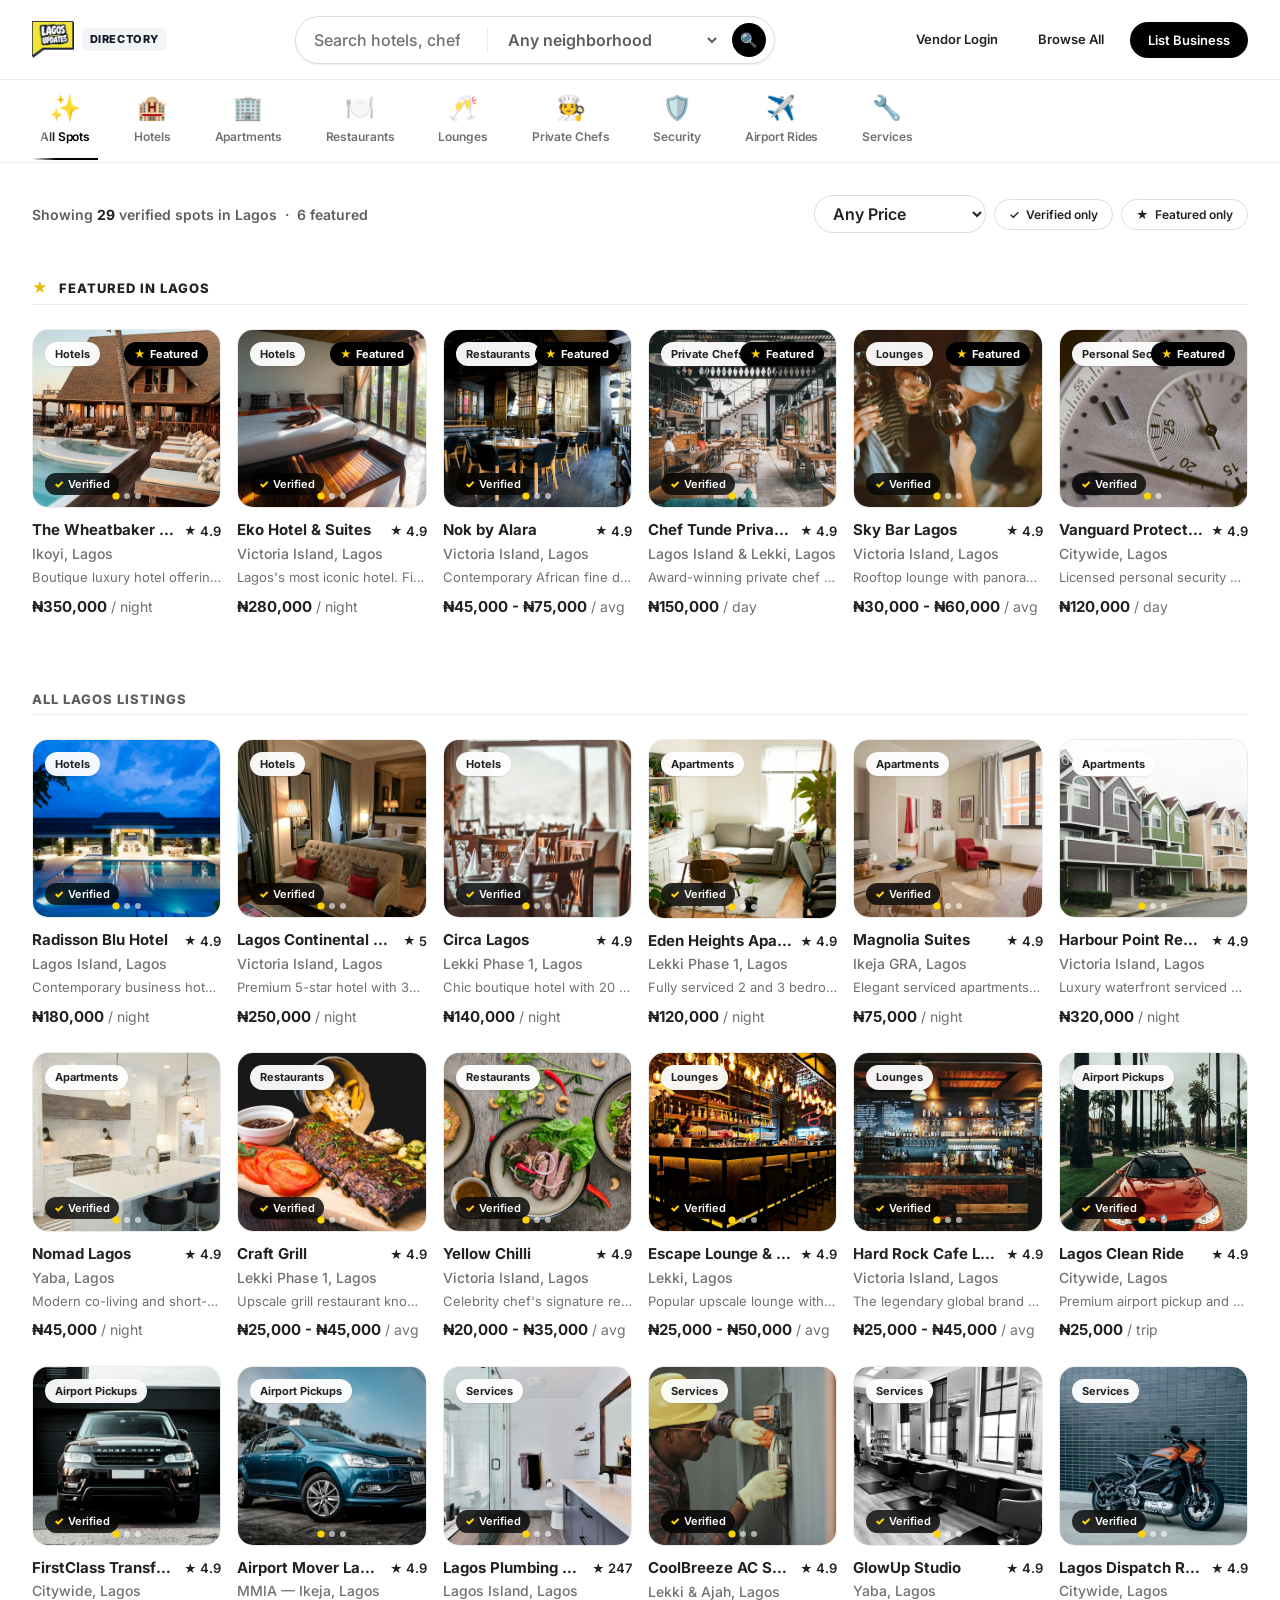
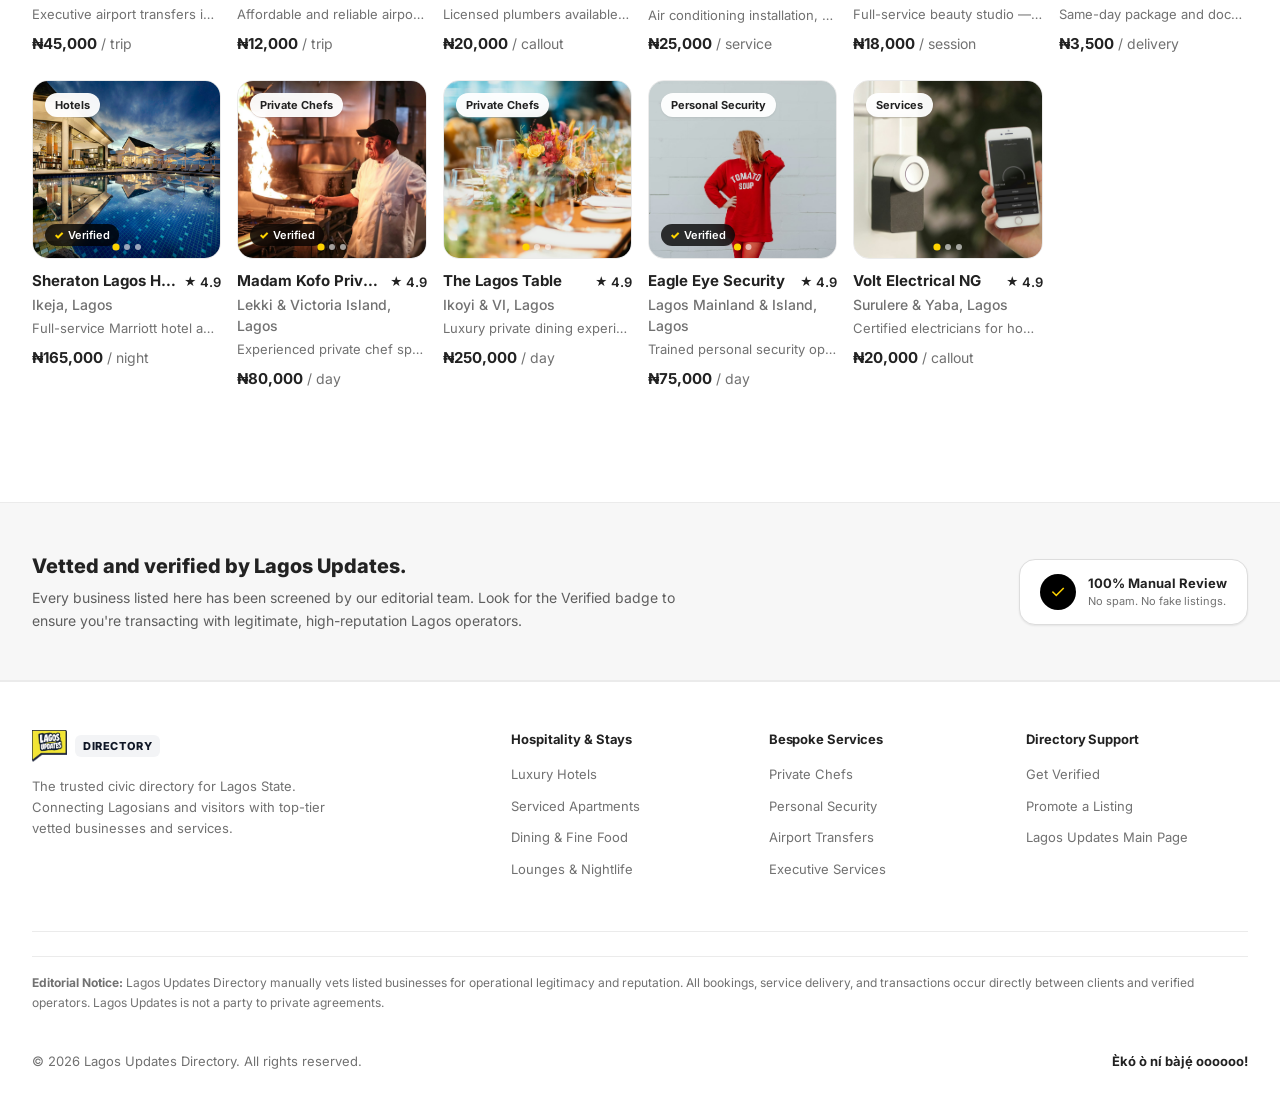
==== commit d610465e: "Implement swipeable multi-image carousel and center onboarding action buttons" ====
--- a/index.html
+++ b/index.html
@@ -341,7 +341,7 @@
               <label class="form-label" for="auth-password">Create Account Password <span class="req">*</span></label>
               <input type="password" id="auth-password" class="form-input" placeholder="At least 6 characters" minlength="6" required>
             </div>
-            <button type="button" class="btn-modal-next" id="btn-auth-register" style="width:100%; min-height:48px; margin-top:14px; font-weight:800;">Create Account &amp; Continue &rarr;</button>
+            <button type="button" class="btn-modal-next" id="btn-auth-register" style="width:100%; min-height:48px; margin-top:14px; font-weight:800; display:flex; align-items:center; justify-content:center; text-align:center;">Create Account &amp; Continue &rarr;</button>
             <div style="text-align:center; margin-top:14px; font-size:13px; color:#6B7280;">
               Already registered? <a href="#" id="link-show-login" style="color:#000000; font-weight:700; text-decoration:underline;">Sign In to your account</a>
             </div>
@@ -356,7 +356,7 @@
               <label class="form-label" for="auth-login-password">Password / Passcode <span class="req">*</span></label>
               <input type="password" id="auth-login-password" class="form-input" placeholder="Your password">
             </div>
-            <button type="button" class="btn-modal-next" id="btn-auth-login" style="width:100%; min-height:48px; margin-top:14px; font-weight:800;">Sign In &amp; Continue &rarr;</button>
+            <button type="button" class="btn-modal-next" id="btn-auth-login" style="width:100%; min-height:48px; margin-top:14px; font-weight:800; display:flex; align-items:center; justify-content:center; text-align:center;">Sign In &amp; Continue &rarr;</button>
             <div style="text-align:center; margin-top:14px; font-size:13px; color:#6B7280;">
               Need an account? <a href="#" id="link-show-register" style="color:#000000; font-weight:700; text-decoration:underline;">Create Vendor Account</a>
             </div>
--- a/css/styles.css
+++ b/css/styles.css
@@ -537,6 +537,87 @@
   color: var(--accent-yellow);
 }
 
+/* Card Swipeable Mini-Carousel */
+.card-carousel-track {
+  display: flex;
+  width: 100%;
+  height: 100%;
+  overflow-x: auto;
+  scroll-snap-type: x mandatory;
+  -webkit-overflow-scrolling: touch;
+  scrollbar-width: none;
+}
+.card-carousel-track::-webkit-scrollbar {
+  display: none;
+}
+.card-carousel-slide {
+  flex: 0 0 100%;
+  width: 100%;
+  height: 100%;
+  scroll-snap-align: start;
+  scroll-snap-stop: always;
+  position: relative;
+  overflow: hidden;
+}
+.card-carousel-slide img {
+  width: 100%;
+  height: 100%;
+  object-fit: cover;
+  display: block;
+}
+.card-carousel-btn {
+  position: absolute;
+  top: 50%;
+  transform: translateY(-50%);
+  width: 30px;
+  height: 30px;
+  border-radius: 50%;
+  background: rgba(255, 255, 255, 0.94);
+  border: 1px solid rgba(0, 0, 0, 0.08);
+  color: #111827;
+  font-size: 16px;
+  font-weight: 700;
+  display: flex;
+  align-items: center;
+  justify-content: center;
+  cursor: pointer;
+  z-index: 4;
+  opacity: 0;
+  transition: all 0.2s ease;
+  box-shadow: 0 2px 8px rgba(0, 0, 0, 0.16);
+  touch-action: manipulation;
+}
+.card:hover .card-carousel-btn {
+  opacity: 1;
+}
+.card-carousel-btn.prev { left: 8px; }
+.card-carousel-btn.next { right: 8px; }
+.card-carousel-btn:hover {
+  background: #FFFFFF;
+  transform: translateY(-50%) scale(1.1);
+}
+.card-carousel-dots {
+  position: absolute;
+  bottom: 8px;
+  left: 50%;
+  transform: translateX(-50%);
+  display: flex;
+  gap: 5px;
+  z-index: 4;
+  pointer-events: none;
+}
+.card-carousel-dot {
+  width: 6px;
+  height: 6px;
+  border-radius: 50%;
+  background: rgba(255, 255, 255, 0.6);
+  transition: all 0.2s ease;
+}
+.card-carousel-dot.active {
+  background: #FFD400;
+  transform: scale(1.2);
+}
+
 /* Card Body (Airbnb-style 4-line typography) */
 .card-body {
   display: flex;
@@ -1234,6 +1315,8 @@
 .btn-modal-next, .btn-modal-submit {
   display: inline-flex;
   align-items: center;
+  justify-content: center;
+  text-align: center;
   gap: 8px;
   background: var(--accent-black);
   color: #FFFFFF;
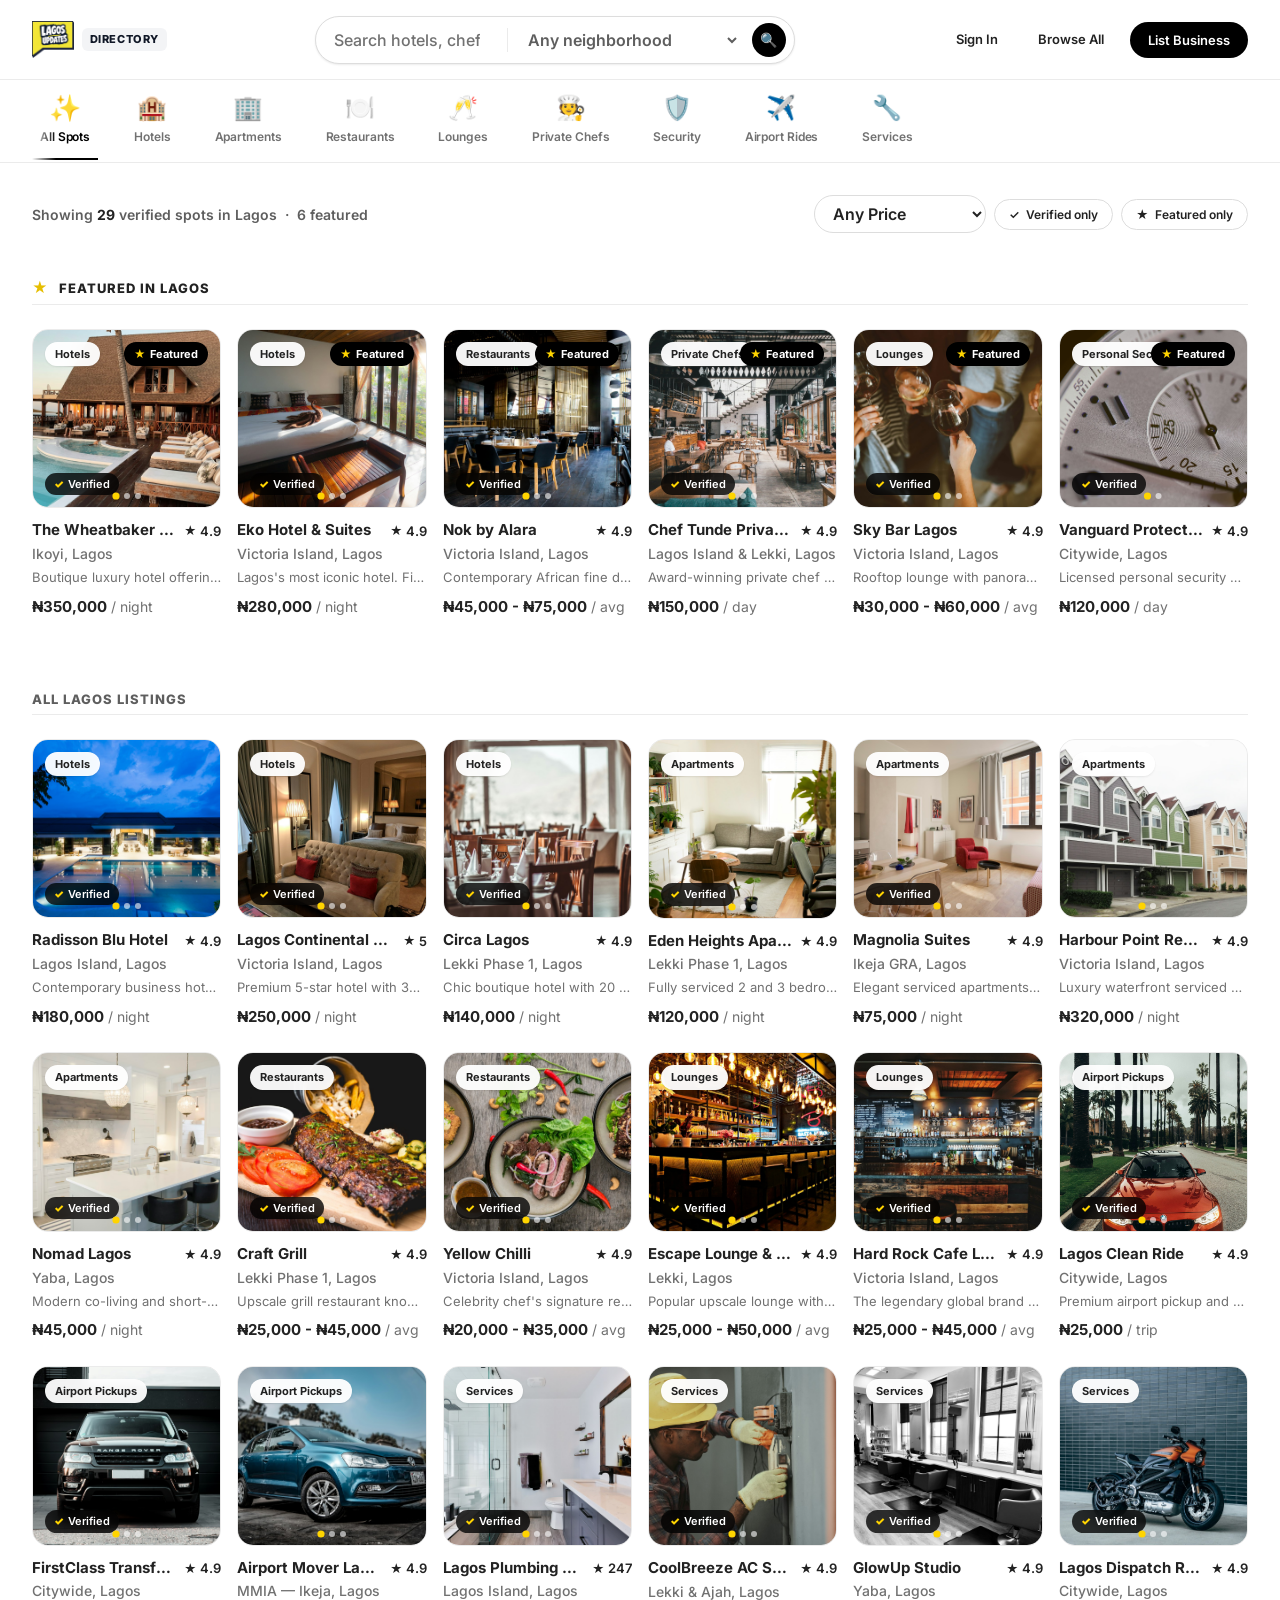
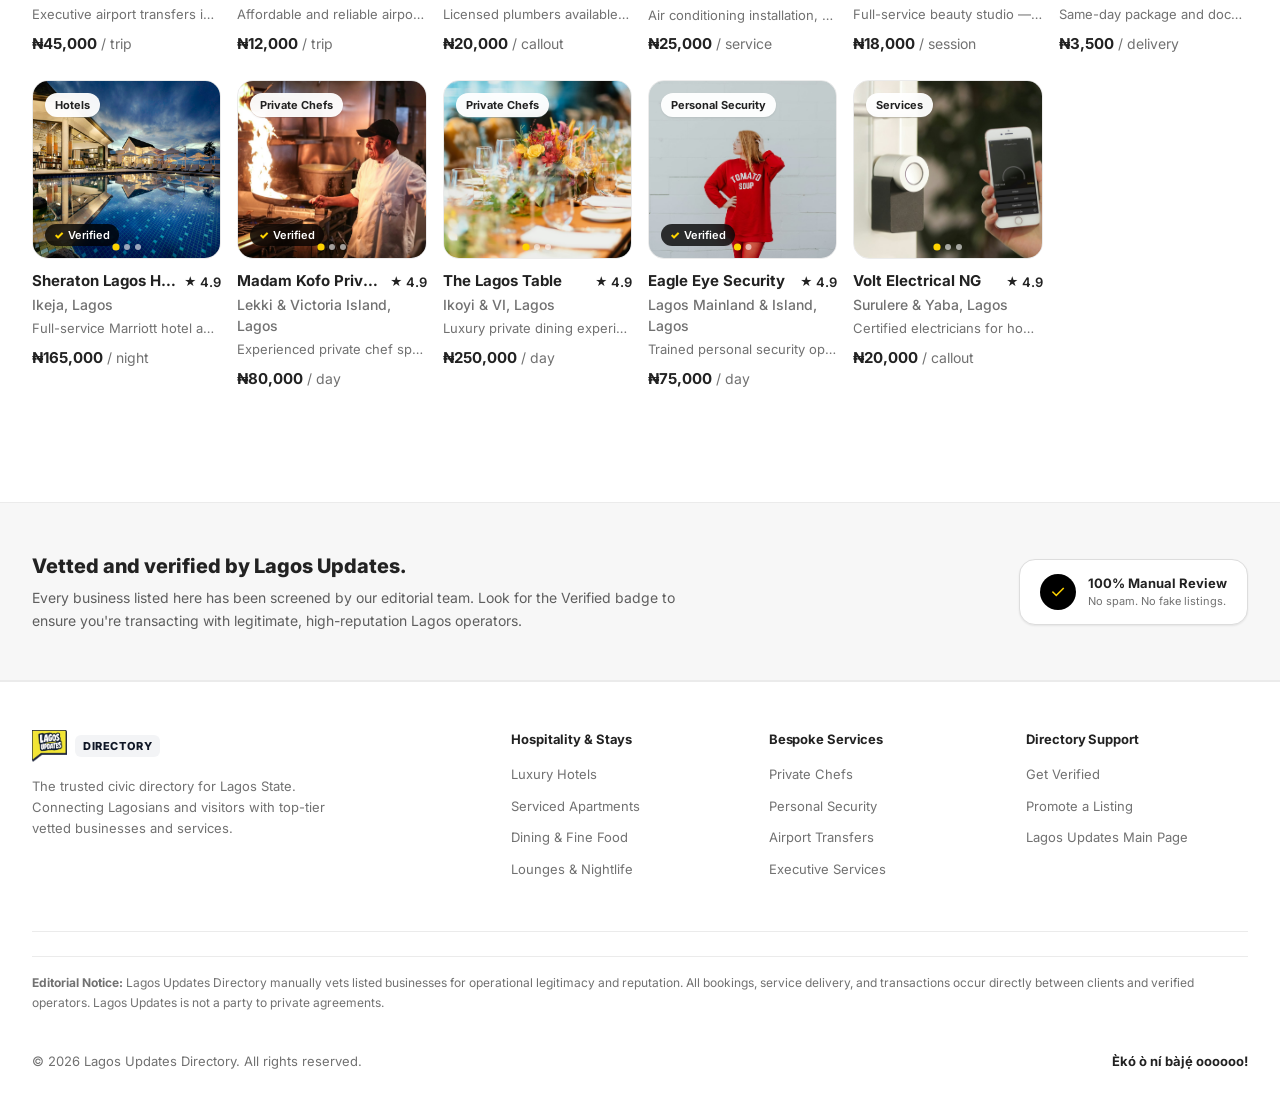
==== commit df9265a3: "Implement Mailgun integration tests and Unified Auth with Progressive Profiling" ====
--- a/index.html
+++ b/index.html
@@ -314,52 +314,81 @@
 
         <!-- STEP 0: VENDOR ACCOUNT GATE -->
         <div class="modal-body modal-step" id="modal-step-auth" style="display: none;">
-          <div class="modal-step-title">Vendor Account Required</div>
-          <div class="modal-step-sub">You must create a vendor account to list and manage your business on Lagos Updates.</div>
+          <div class="modal-step-title">Account Required</div>
+          <div class="modal-step-sub">Sign in or register to list and manage your business on Lagos Updates.</div>
+
+          <div style="margin-top:16px;">
+            <button type="button" id="btn-google-signin" class="btn-google" style="display:flex; align-items:center; justify-content:center; gap:10px; width:100%; max-width:320px; margin:0 auto 16px; padding:12px 20px; border:1px solid #D1D5DB; border-radius:9999px; background:#fff; font-weight:700; font-size:14px; cursor:pointer; color:#1F2937;">
+              <svg width="18" height="18" viewBox="0 0 18 18"><path fill="#4285F4" d="M17.64 9.2c0-.637-.057-1.251-.164-1.84H9v3.481h4.844c-.209 1.125-.843 2.078-1.796 2.717v2.258h2.908c1.702-1.567 2.684-3.874 2.684-6.616z"/><path fill="#34A853" d="M9 18c2.43 0 4.467-.806 5.956-2.184l-2.908-2.258c-.806.54-1.837.86-3.048.86-2.344 0-4.328-1.584-5.036-3.711H.957v2.332A8.997 8.997 0 0 0 9 18z"/><path fill="#FBBC05" d="M3.964 10.707c-.18-.54-.282-1.117-.282-1.707s.102-1.167.282-1.707V4.961H.957A8.996 8.996 0 0 0 0 9c0 1.452.348 2.827.957 4.039l3.007-2.332z"/><path fill="#EA4335" d="M9 3.58c1.321 0 2.508.454 3.44 1.345l2.582-2.58C13.463.891 11.426 0 9 0A8.997 8.997 0 0 0 .957 4.961L3.964 7.293C4.672 5.166 6.656 3.58 9 3.58z"/></svg>
+              Continue with Google
+            </button>
+            <div style="display:flex; align-items:center; gap:12px; margin:16px auto; max-width:320px; color:#9CA3AF; font-size:12px; text-transform:uppercase;">
+              <span style="flex:1; height:1px; background:#E5E7EB;"></span>
+              <span>Or with email</span>
+              <span style="flex:1; height:1px; background:#E5E7EB;"></span>
+            </div>
+          </div>
 
           <div id="auth-gate-register">
             <div class="form-group">
-              <label class="form-label" for="auth-business-name">Registered Business Name <span class="req">*</span></label>
-              <input type="text" id="auth-business-name" class="form-input" placeholder="e.g. The Wheatbaker Hotel Ltd" required>
-            </div>
-            <div class="form-group">
-              <label class="form-label" for="auth-rc-number">CAC Registration Number (RC / BN Number) <span class="req">*</span></label>
-              <input type="text" id="auth-rc-number" class="form-input" placeholder="e.g. RC 1849201 or BN 3829104" required>
-              <div class="form-help">Mandatory. Lagos Updates only lists legally registered Nigerian businesses.</div>
-            </div>
-            <div class="form-row">
-              <div class="form-group">
-                <label class="form-label" for="auth-email">Business Account Email <span class="req">*</span></label>
-                <input type="email" id="auth-email" class="form-input" placeholder="vendor@mybusiness.ng" required>
-              </div>
-              <div class="form-group">
-                <label class="form-label" for="auth-whatsapp">WhatsApp Number <span class="req">*</span></label>
-                <input type="tel" id="auth-whatsapp" class="form-input" placeholder="0803 000 0000" required>
-              </div>
-            </div>
-            <div class="form-group">
-              <label class="form-label" for="auth-password">Create Account Password <span class="req">*</span></label>
+              <label class="form-label" for="auth-business-name">Your Full Name <span class="req">*</span></label>
+              <input type="text" id="auth-business-name" class="form-input" placeholder="e.g. Babatunde Alabi" required>
+            </div>
+            <div class="form-group">
+              <label class="form-label" for="auth-email">Email Address <span class="req">*</span></label>
+              <input type="email" id="auth-email" class="form-input" placeholder="name@company.com" required>
+            </div>
+            <div class="form-group">
+              <label class="form-label" for="auth-password">Create Password <span class="req">*</span></label>
               <input type="password" id="auth-password" class="form-input" placeholder="At least 6 characters" minlength="6" required>
             </div>
-            <button type="button" class="btn-modal-next" id="btn-auth-register" style="width:100%; min-height:48px; margin-top:14px; font-weight:800; display:flex; align-items:center; justify-content:center; text-align:center;">Create Account &amp; Continue &rarr;</button>
+            <div style="display:flex; justify-content:center; align-items:center; width:100%; margin-top:20px; text-align:center;">
+              <button type="button" class="btn-modal-next" id="btn-auth-register" style="min-height:50px; padding:14px 36px; font-weight:800; font-size:15px; margin:0 auto; display:inline-flex; align-items:center; justify-content:center; max-width:320px; width:100%; border-radius:9999px;">Create Account &amp; Continue &rarr;</button>
+            </div>
             <div style="text-align:center; margin-top:14px; font-size:13px; color:#6B7280;">
-              Already registered? <a href="#" id="link-show-login" style="color:#000000; font-weight:700; text-decoration:underline;">Sign In to your account</a>
+              Already have an account? <a href="#" id="link-show-login" style="color:#000000; font-weight:700; text-decoration:underline;">Sign In</a>
             </div>
           </div>
 
           <div id="auth-gate-login" style="display:none;">
             <div class="form-group">
-              <label class="form-label" for="auth-login-email">Vendor Email Address <span class="req">*</span></label>
-              <input type="email" id="auth-login-email" class="form-input" placeholder="vendor@mybusiness.ng">
-            </div>
-            <div class="form-group">
-              <label class="form-label" for="auth-login-password">Password / Passcode <span class="req">*</span></label>
+              <label class="form-label" for="auth-login-email">Email Address <span class="req">*</span></label>
+              <input type="email" id="auth-login-email" class="form-input" placeholder="name@company.com">
+            </div>
+            <div class="form-group">
+              <label class="form-label" for="auth-login-password">Password <span class="req">*</span></label>
               <input type="password" id="auth-login-password" class="form-input" placeholder="Your password">
             </div>
-            <button type="button" class="btn-modal-next" id="btn-auth-login" style="width:100%; min-height:48px; margin-top:14px; font-weight:800; display:flex; align-items:center; justify-content:center; text-align:center;">Sign In &amp; Continue &rarr;</button>
+            <div style="display:flex; justify-content:center; align-items:center; width:100%; margin-top:20px; text-align:center;">
+              <button type="button" class="btn-modal-next" id="btn-auth-login" style="min-height:50px; padding:14px 36px; font-weight:800; font-size:15px; margin:0 auto; display:inline-flex; align-items:center; justify-content:center; max-width:320px; width:100%; border-radius:9999px;">Sign In &amp; Continue &rarr;</button>
+            </div>
             <div style="text-align:center; margin-top:14px; font-size:13px; color:#6B7280;">
-              Need an account? <a href="#" id="link-show-register" style="color:#000000; font-weight:700; text-decoration:underline;">Create Vendor Account</a>
-            </div>
+              Need an account? <a href="#" id="link-show-register" style="color:#000000; font-weight:700; text-decoration:underline;">Create Account</a>
+            </div>
+          </div>
+        </div>
+
+        <!-- STEP 0.5: PROGRESSIVE VENDOR PROFILING (CAC & BUSINESS INFO) -->
+        <div class="modal-body modal-step" id="modal-step-vendor-profile" style="display: none;">
+          <div class="modal-step-title">Business Verification (CAC)</div>
+          <div class="modal-step-sub">Provide your registered Nigerian business credentials to activate vendor features on Lagos Updates.</div>
+
+          <div class="form-group">
+            <label class="form-label" for="profile-business-name">Registered Business Name <span class="req">*</span></label>
+            <input type="text" id="profile-business-name" class="form-input" placeholder="e.g. The Wheatbaker Hotel Ltd" required>
+          </div>
+          <div class="form-group">
+            <label class="form-label" for="profile-cac-number">CAC Registration Number (RC / BN Number) <span class="req">*</span></label>
+            <input type="text" id="profile-cac-number" class="form-input" placeholder="e.g. RC 1849201 or BN 3829104" required>
+            <input type="hidden" id="auth-rc-number" value="">
+            <div class="form-help">Mandatory. Lagos Updates partners exclusively with registered Nigerian companies to guarantee visitor trust.</div>
+          </div>
+          <div class="form-group">
+            <label class="form-label" for="profile-whatsapp">Official WhatsApp Number <span class="req">*</span></label>
+            <input type="tel" id="profile-whatsapp" class="form-input" placeholder="0803 000 0000" required>
+          </div>
+          <div style="display:flex; justify-content:center; align-items:center; width:100%; margin-top:20px; text-align:center;">
+            <button type="button" class="btn-modal-next" id="btn-save-vendor-profile" style="min-height:50px; padding:14px 36px; font-weight:800; font-size:15px; margin:0 auto; display:inline-flex; align-items:center; justify-content:center; max-width:320px; width:100%; border-radius:9999px;">Save Profile &amp; Continue to Listing &rarr;</button>
           </div>
         </div>
 
@@ -381,7 +410,7 @@
           <div class="form-group">
             <label class="form-label" for="form-rc-number">CAC Registration Number (RC / BN Number) <span class="req">*</span></label>
             <input type="text" id="form-rc-number" class="form-input" placeholder="e.g. RC 1849201 or BN 3829104" required>
-            <div class="form-help">Mandatory. Lagos Updates only lists legally registered Nigerian businesses. Verified against CAC portal.</div>
+            <div class="form-help">Mandatory. Lagos Updates partners exclusively with registered Nigerian companies to guarantee visitor trust.</div>
           </div>
 
           <div class="form-row">
@@ -523,13 +552,15 @@
         <!-- SUCCESS VIEW -->
         <div class="modal-body" id="modal-step-success" style="display: none;">
           <div class="modal-success-box">
-            <div class="modal-success-icon">✓</div>
-            <h3>Application Received!</h3>
-            <p>Your business application has been dispatched to <strong>vendors@lagosupdates.com</strong>. Our team will review your credentials and contact you via WhatsApp to finalize verification within 24 hours.</p>
-            <div class="modal-success-ref">Ref: <span id="success-ref-id">LU-XXXX</span></div>
-            <div id="success-payment-status" style="margin: 10px 0 18px; font-weight: 700; font-size: 14px;"></div>
-            <div>
-              <button type="button" class="btn-modal-submit" id="btn-success-done" style="padding: 12px 28px;">Done</button>
+            <div class="modal-success-icon" style="background:#ECFDF5; color:#059669; border-radius:50%; width:64px; height:64px; display:flex; align-items:center; justify-content:center; font-size:28px; margin:0 auto 16px;">✓</div>
+            <h3 style="font-size:20px; font-weight:800; margin-bottom:8px;">You're All Set! Application Received</h3>
+            <p style="font-size:14px; line-height:1.6; color:#4B5563; max-width:440px; margin:0 auto 12px;">Thank you for submitting your business to Lagos Updates! Your application and payment have been confirmed. Our editorial team is doing a quick review of your details, and your listing will be published live shortly.</p>
+            <div class="modal-success-ref" style="margin:12px 0;">Ref: <span id="success-ref-id">LU-XXXX</span></div>
+            <div id="success-payment-status" style="margin: 10px 0 16px; font-weight: 700; font-size: 14px;"></div>
+            <p style="font-size:13px; color:#9CA3AF; margin: 0 0 16px;">Redirecting you to home in <strong id="success-redirect-countdown">5</strong>s…</p>
+            <div style="margin-top:20px; display:flex; gap:10px; justify-content:center; flex-wrap:wrap;">
+              <a href="vendor.html" class="btn-modal-submit" style="display:inline-flex; align-items:center; justify-content:center; text-decoration:none; padding:12px 24px; font-size:14px;">Open Vendor Dashboard &rarr;</a>
+              <button type="button" class="btn-modal-back" id="btn-success-done" style="padding:12px 20px; font-size:14px; border:1px solid #D1D5DB; background:#fff; border-radius:10px; cursor:pointer;">Close</button>
             </div>
           </div>
         </div>
@@ -547,6 +578,7 @@
   </div>
 
   <script src="https://checkout.flutterwave.com/v3.js"></script>
+  <script src="js/auth.js"></script>
   <script src="js/payments.js"></script>
   <script src="js/telemetry.js"></script>
   <script src="js/app.js"></script>
--- a/css/styles.css
+++ b/css/styles.css
@@ -677,6 +677,32 @@
   color: var(--text-muted);
   font-weight: 400;
 }
+.card-meta-row {
+  display: flex;
+  justify-content: space-between;
+  align-items: center;
+  margin-top: 3px;
+}
+.card-views-count {
+  font-size: 12px;
+  color: var(--text-muted);
+  font-weight: 500;
+  display: inline-flex;
+  align-items: center;
+  gap: 3px;
+}
+.listing-views-pill {
+  display: inline-flex;
+  align-items: center;
+  gap: 5px;
+  background: #F3F4F6;
+  color: #374151;
+  font-size: 13px;
+  font-weight: 600;
+  padding: 5px 12px;
+  border-radius: 9999px;
+  border: 1px solid #E5E7EB;
+}
 
 /* No results state */
 .no-results {
@@ -1334,6 +1360,20 @@
   opacity: 0.6;
   cursor: not-allowed;
   transform: none;
+}
+
+/* Centered Auth Gate Buttons in Listing Modal */
+#auth-gate-register .btn-modal-next,
+#auth-gate-login .btn-modal-next,
+#btn-auth-register,
+#btn-auth-login {
+  margin-left: auto !important;
+  margin-right: auto !important;
+  display: flex !important;
+  justify-content: center !important;
+  align-items: center !important;
+  text-align: center !important;
+  float: none !important;
 }
 
 /* Success View */
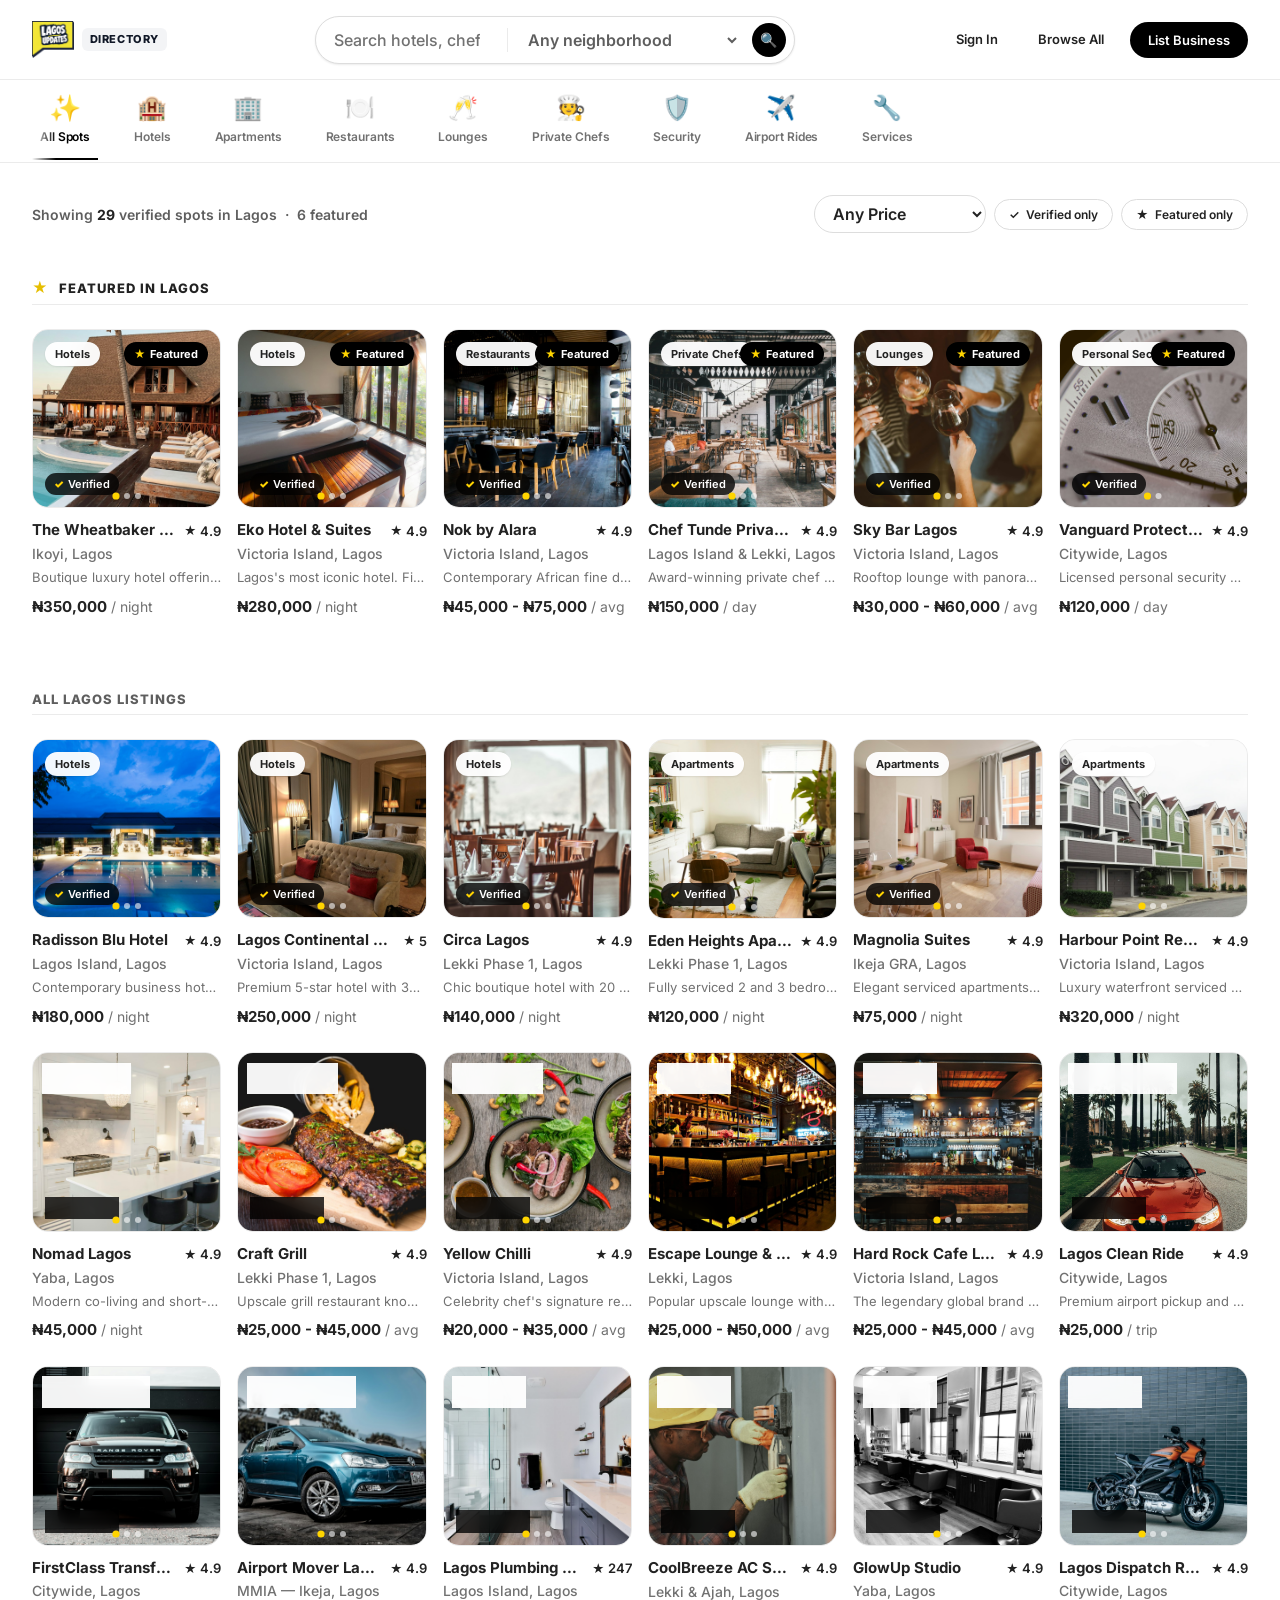
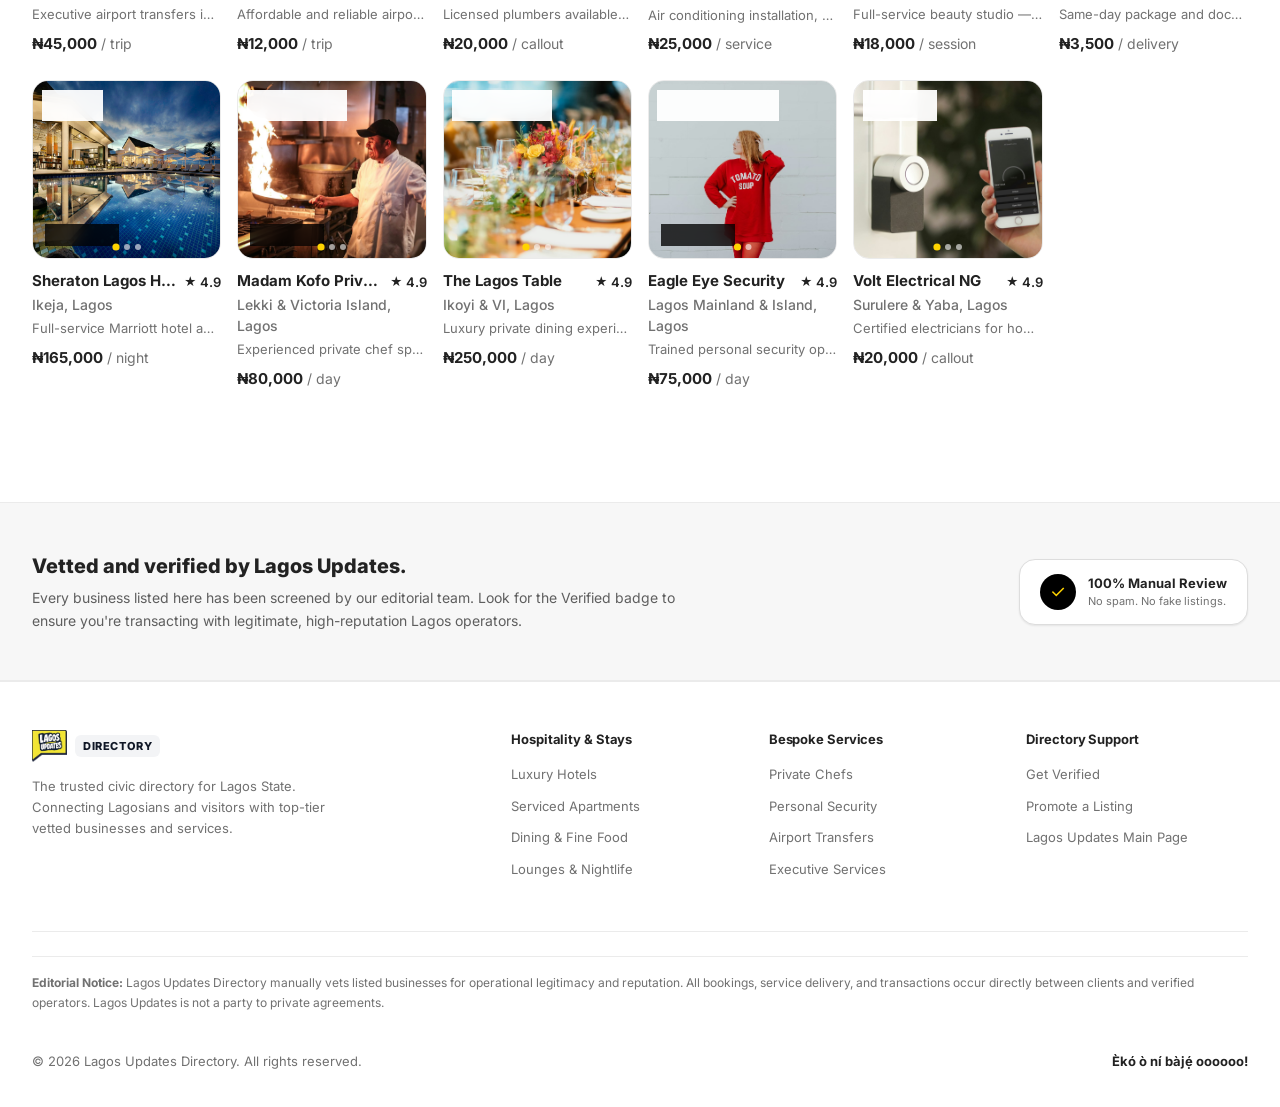
==== commit 3f4b92d5: "Implement post-acceptance payment workflow with Flutterwave invoice and auto-activation" ====
--- a/index.html
+++ b/index.html
@@ -6,6 +6,7 @@
   <title>Lagos Updates Directory — Find Verified Hotels, Services & Stays in Lagos</title>
   <meta name="description" content="Browse verified hotels, serviced apartments, restaurants, private chefs, personal security and airport pickups across Lagos State. Curated by Lagos Updates.">
   <meta name="theme-color" content="#FFFFFF">
+  <link rel="icon" type="image/png" href="img/logo.png">
   <link rel="canonical" href="https://directory.lagosupdates.com">
   <meta property="og:title" content="Lagos Updates Directory">
   <meta property="og:description" content="Verified hotels, apartments, chefs, security and services in Lagos State.">
@@ -506,7 +507,11 @@
         <!-- STEP 3: CONTACT & PLAN SELECTION -->
         <div class="modal-body modal-step" id="modal-step-3" style="display: none;">
           <div class="modal-step-title">Contact & Placement Plan</div>
-          <div class="modal-step-sub">Step 3 of 3 &middot; Finalize your application</div>
+          <div class="modal-step-sub">Step 3 of 3 &middot; Free Application &bull; Pay Only After Approval</div>
+
+          <div style="background:#EFF6FF; border:1px solid #BFDBFE; border-radius:10px; padding:10px 14px; margin-bottom:16px; font-size:13px; color:#1E40AF; line-height:1.5;">
+            🔒 <strong>Zero Upfront Payment:</strong> Applications are reviewed for free. You will only receive an invoice link once your CAC credentials and photos are officially accepted.
+          </div>
 
           <!-- HONEYPOT BOT TRAP -->
           <input type="text" id="form-hp" style="display:none;" tabindex="-1" autocomplete="off">
@@ -524,12 +529,12 @@
           </div>
 
           <div class="form-group">
-            <label class="form-label">Select Placement Tier</label>
+            <label class="form-label">Desired Placement Tier (Billed upon Acceptance)</label>
             <div class="plan-selection-grid" style="grid-template-columns: repeat(auto-fit, minmax(210px, 1fr));">
               
               <div class="plan-card active" data-plan="verified" id="card-plan-verified">
                 <span class="plan-card-tag verified">Standard Verified</span>
-                <div class="plan-card-name" style="font-size:1.15rem;font-weight:800;margin:6px 0 2px;">₦30,000 <span style="font-size:0.78rem;font-weight:normal;color:#717171;">/ month</span></div>
+                <div class="plan-card-name" style="font-size:1.15rem;font-weight:800;margin:6px 0 2px;">₦30,000 <span style="font-size:0.78rem;font-weight:normal;color:#717171;">one-time</span></div>
                 <div class="plan-card-desc">Editorial vetting by Lagos Updates team, verified badge, listed in category directory with direct WhatsApp leads.</div>
               </div>
 
@@ -553,10 +558,10 @@
         <div class="modal-body" id="modal-step-success" style="display: none;">
           <div class="modal-success-box">
             <div class="modal-success-icon" style="background:#ECFDF5; color:#059669; border-radius:50%; width:64px; height:64px; display:flex; align-items:center; justify-content:center; font-size:28px; margin:0 auto 16px;">✓</div>
-            <h3 style="font-size:20px; font-weight:800; margin-bottom:8px;">You're All Set! Application Received</h3>
-            <p style="font-size:14px; line-height:1.6; color:#4B5563; max-width:440px; margin:0 auto 12px;">Thank you for submitting your business to Lagos Updates! Your application and payment have been confirmed. Our editorial team is doing a quick review of your details, and your listing will be published live shortly.</p>
+            <h3 style="font-size:20px; font-weight:800; margin-bottom:8px;">Application Submitted for Review! 🎉</h3>
+            <p style="font-size:14px; line-height:1.6; color:#4B5563; max-width:440px; margin:0 auto 12px;">Thank you for submitting your business to Lagos Updates! Our editorial team will review your CAC registration and business details. Once accepted, you'll receive an official approval email with a secure payment link to activate your listing and publish it live.</p>
             <div class="modal-success-ref" style="margin:12px 0;">Ref: <span id="success-ref-id">LU-XXXX</span></div>
-            <div id="success-payment-status" style="margin: 10px 0 16px; font-weight: 700; font-size: 14px;"></div>
+            <div id="success-payment-status" style="margin: 10px 0 16px; font-weight: 700; font-size: 14px;"><span style="color:#166534; background:#DCFCE7; padding:6px 14px; border-radius:9999px; border:1px solid #86EFAC;">✓ Editorial Review Pending &bull; Pay Only After Approval</span></div>
             <p style="font-size:13px; color:#9CA3AF; margin: 0 0 16px;">Redirecting you to home in <strong id="success-redirect-countdown">5</strong>s…</p>
             <div style="margin-top:20px; display:flex; gap:10px; justify-content:center; flex-wrap:wrap;">
               <a href="vendor.html" class="btn-modal-submit" style="display:inline-flex; align-items:center; justify-content:center; text-decoration:none; padding:12px 24px; font-size:14px;">Open Vendor Dashboard &rarr;</a>
